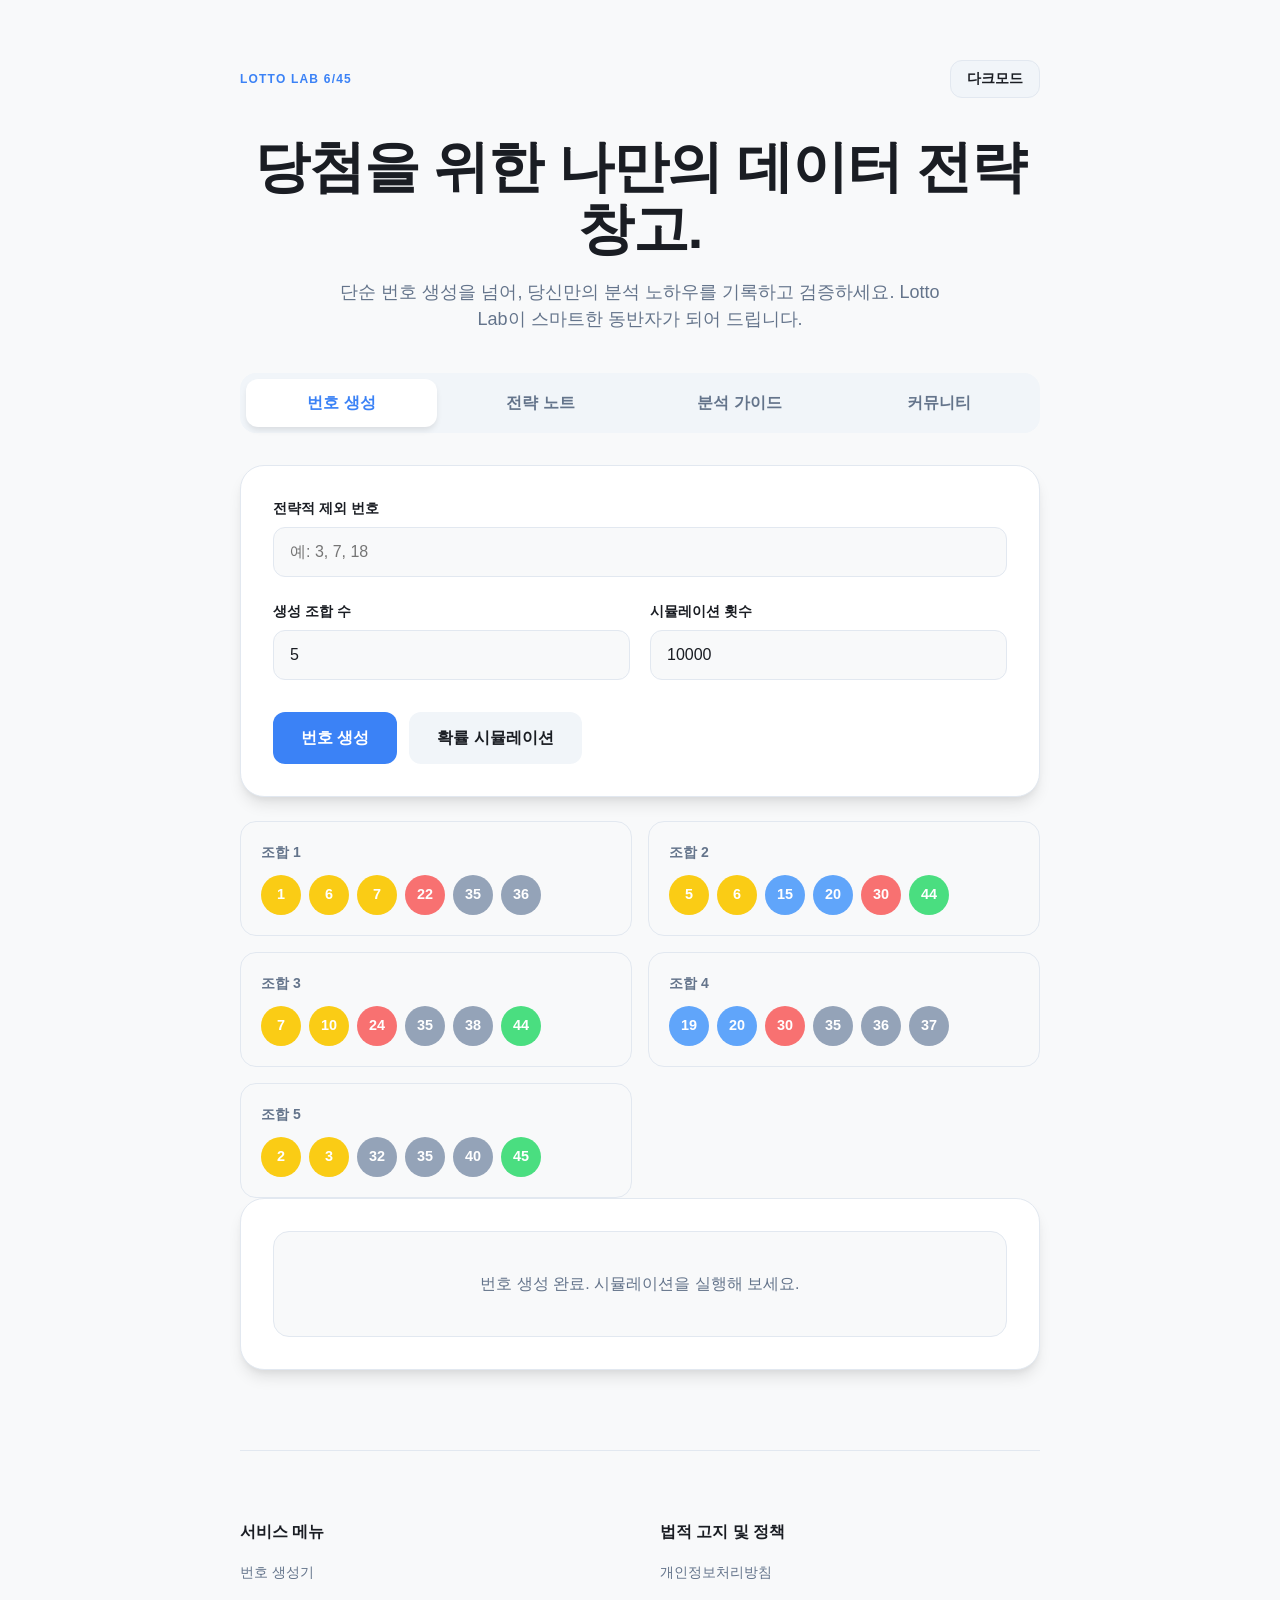
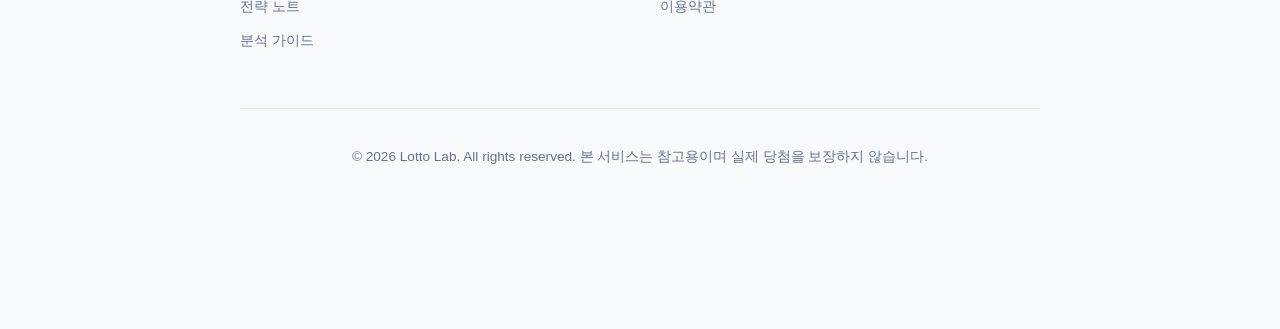
==== index.html @ cd0878b4 "Further optimize for AdSense: Add Strategy Note, Footer navigation, and Modal policies" ====
<!doctype html>
<html lang="ko">
<head>
  <meta charset="UTF-8" />
  <meta name="viewport" content="width=device-width, initial-scale=1.0" />
  <title>로또 랩(Lotto Lab) - 스마트한 번호 생성 및 나만의 당첨 전략</title>
  <meta name="description" content="데이터 기반 로또 번호 생성기, 확률 시뮬레이션 및 나만의 당첨 전략 노트를 통해 스마트하게 로또를 관리하세요.">
  <meta name="google-adsense-account" content="ca-pub-9502335106176584">
  <script async src="https://pagead2.googlesyndication.com/pagead/js/adsbygoogle.js?client=ca-pub-9502335106176584"
     crossorigin="anonymous"></script>
  <link rel="stylesheet" href="style.css">
</head>
<body>
  <main class="app-shell">
    <header class="hero">
      <div class="hero-topbar">
        <p class="eyebrow">LOTTO LAB 6/45</p>
        <button id="themeToggle" class="theme-toggle" type="button" aria-label="테마 전환">다크모드</button>
      </div>
      <h1>당첨을 위한 나만의 데이터 전략 창고.</h1>
      <p class="hero-copy">
        단순 번호 생성을 넘어, 당신만의 분석 노하우를 기록하고 검증하세요. Lotto Lab이 스마트한 동반자가 되어 드립니다.
      </p>
    </header>

    <!-- Navigation -->
    <nav class="tab-nav">
      <button class="tab-button active" data-tab="generator">번호 생성</button>
      <button class="tab-button" data-tab="strategy">전략 노트</button>
      <button class="tab-button" data-tab="guide">분석 가이드</button>
      <button class="tab-button" data-tab="comments">커뮤니티</button>
    </nav>

    <!-- Tab Content: Generator -->
    <div id="generator" class="tab-content active">
      <section class="panel controls">
        <div class="control-group">
          <label for="excludedNumbers">전략적 제외 번호</label>
          <input id="excludedNumbers" type="text" inputmode="numeric" placeholder="예: 3, 7, 18" />
        </div>
        <div class="control-row">
          <div class="control-group">
            <label for="ticketCount">생성 조합 수</label>
            <input id="ticketCount" type="number" min="1" max="10" value="5" />
          </div>
          <div class="control-group">
            <label for="simulationCount">시뮬레이션 횟수</label>
            <input id="simulationCount" type="number" min="100" step="100" value="10000" />
          </div>
        </div>
        <div class="button-row">
          <button id="generateButton" class="primary" type="button">번호 생성</button>
          <button id="simulateButton" class="secondary" type="button">확률 시뮬레이션</button>
        </div>
      </section>

      <div id="tickets" class="ticket-grid"></div>

      <section class="panel">
        <div id="simulationResult" class="simulation-card empty">
          시뮬레이션 결과가 이곳에 표시됩니다.
        </div>
      </section>
    </div>

    <!-- Tab Content: Strategy Note (Unique Content Creation) -->
    <div id="strategy" class="tab-content">
      <section class="panel">
        <div class="section-head">
          <h2>나만의 당첨 전략 노트</h2>
          <p class="subtle">오늘의 분석 내용이나 기억하고 싶은 번호 조합을 기록해 두세요. (브라우저에 자동 저장됩니다)</p>
        </div>
        <div class="control-group">
          <textarea id="strategyNote" rows="12" placeholder="예: 이번 주는 10번대 번호가 강세일 것으로 예상함. 제외 번호 5, 12번 적용 시뮬레이션 결과 4등 당첨 확률 상승 확인."></textarea>
        </div>
        <div class="button-row">
          <button id="saveNoteButton" class="primary">노트 저장하기</button>
          <span id="saveStatus" class="subtle" style="margin-left: 10px; display: none;">저장되었습니다!</span>
        </div>
      </section>
    </div>

    <!-- Tab Content: Guide -->
    <div id="guide" class="tab-content">
      <article class="panel text-content">
        <h2>로또 통계 분석의 기초</h2>
        <p>무작위 추첨이지만, 장기적인 데이터 패턴을 이해하면 더 나은 선택을 할 수 있습니다.</p>
        <h3>장기 미출현 번호 추적</h3>
        <p>최근 10주간 한 번도 나오지 않은 번호들이 다음 추첨에 포함될 확률은 통계적으로 유의미한 패턴을 보입니다.</p>
        <h3>번호대별 분포도</h3>
        <p>1번부터 45번까지 각 10단위 번호대(1-10, 11-20...)에서 골고루 번호가 섞여 나오는 비율이 가장 높습니다.</p>
      </article>
    </div>

    <!-- Tab Content: Community -->
    <div id="comments" class="tab-content">
      <section class="panel">
        <div class="section-head">
          <h2>사용자 커뮤니티</h2>
          <p class="subtle">자유로운 소통과 정보 공유를 위한 공간입니다.</p>
        </div>
        <div id="disqus_thread"></div>
        <script>
            var disqus_config = function () {
                this.page.url = window.location.href;
                this.page.identifier = window.location.pathname;
            };
            (function() {
            var d = document, s = d.createElement('script');
            s.src = 'https://yeon-2.disqus.com/embed.js';
            s.setAttribute('data-timestamp', +new Date());
            (d.head || d.body).appendChild(s);
            })();
        </script>
      </section>
    </div>

    <!-- Footer for Better Navigation -->
    <footer class="app-footer">
      <div class="footer-grid">
        <div class="footer-section">
          <h4>서비스 메뉴</h4>
          <ul>
            <li><a href="#" class="footer-link" data-tab="generator">번호 생성기</a></li>
            <li><a href="#" class="footer-link" data-tab="strategy">전략 노트</a></li>
            <li><a href="#" class="footer-link" data-tab="guide">분석 가이드</a></li>
          </ul>
        </div>
        <div class="footer-section">
          <h4>법적 고지 및 정책</h4>
          <ul>
            <li><a href="#" id="openPrivacy">개인정보처리방침</a></li>
            <li><a href="#" id="openTerms">이용약관</a></li>
          </ul>
        </div>
      </div>
      <div class="footer-bottom">
        <p>&copy; 2026 Lotto Lab. All rights reserved. 본 서비스는 참고용이며 실제 당첨을 보장하지 않습니다.</p>
      </div>
    </footer>
  </main>

  <!-- Modal for Policies -->
  <div id="policyModal" class="modal">
    <div class="modal-content panel">
      <span class="close-modal">&times;</span>
      <div id="modalBody" class="text-content"></div>
    </div>
  </div>

  <script defer type="text/javascript" src="/main.js"></script>
</body>
</html>
---- style.css ----
:root {
  --bg: #f8f9fa;
  --panel: #ffffff;
  --panel-solid: #ffffff;
  --text: #1a1d23;
  --muted: #64748b;
  --line: #e2e8f0;
  --accent: #3b82f6;
  --accent-strong: #2563eb;
  --shadow: 0 10px 15px -3px rgba(0, 0, 0, 0.1), 0 4px 6px -2px rgba(0, 0, 0, 0.05);
  --button-ghost: #f1f5f9;
}

:root[data-theme='dark'] {
  --bg: #0f172a;
  --panel: #1e293b;
  --panel-solid: #1e293b;
  --text: #f8fafc;
  --muted: #94a3b8;
  --line: #334155;
  --accent: #60a5fa;
  --accent-strong: #3b82f6;
  --shadow: 0 20px 25px -5px rgba(0, 0, 0, 0.3), 0 10px 10px -5px rgba(0, 0, 0, 0.04);
  --button-ghost: #334155;
}

* {
  box-sizing: border-box;
}

body {
  margin: 0;
  min-height: 100vh;
  font-family: -apple-system, BlinkMacSystemFont, "Segoe UI", Roboto, Helvetica, Arial, sans-serif;
  color: var(--text);
  background-color: var(--bg);
  transition: background-color 0.3s ease, color 0.3s ease;
  line-height: 1.5;
}

.app-shell {
  width: min(800px, calc(100% - 40px));
  margin: 0 auto;
  padding: 60px 0 100px;
}

.hero {
  text-align: center;
  margin-bottom: 40px;
}

.hero-topbar {
  display: flex;
  align-items: center;
  justify-content: space-between;
  margin-bottom: 32px;
}

.eyebrow {
  margin: 0;
  letter-spacing: 0.1em;
  font-size: 0.75rem;
  font-weight: 800;
  text-transform: uppercase;
  color: var(--accent);
}

.theme-toggle {
  font-size: 0.85rem;
  padding: 8px 16px;
  background: var(--button-ghost);
  border: 1px solid var(--line);
  color: var(--text);
}

h1 {
  font-size: clamp(2rem, 5vw, 3.5rem);
  font-weight: 800;
  letter-spacing: -0.02em;
  line-height: 1.1;
  margin-bottom: 20px;
}

.hero-copy {
  font-size: 1.125rem;
  color: var(--muted);
  max-width: 600px;
  margin: 0 auto;
}

/* Tab Navigation */
.tab-nav {
  display: flex;
  gap: 8px;
  margin-bottom: 32px;
  padding: 6px;
  background: var(--button-ghost);
  border-radius: 16px;
}

.tab-button {
  flex: 1;
  padding: 12px;
  border: none;
  border-radius: 12px;
  background: transparent;
  color: var(--muted);
  font-weight: 600;
  cursor: pointer;
  transition: all 0.2s ease;
}

.tab-button.active {
  background: var(--panel);
  color: var(--accent);
  box-shadow: 0 4px 6px -1px rgba(0, 0, 0, 0.1);
}

.tab-content {
  display: none;
}

.tab-content.active {
  display: block;
  animation: fadeIn 0.4s ease;
}

#disqus_thread {
  min-height: 400px;
  color: var(--text);
}

/* Text Content Styles */
.text-content {
  line-height: 1.8;
  color: var(--text);
}

.text-content h2 {
  margin-top: 0;
  color: var(--accent);
}

.text-content h3 {
  margin-top: 32px;
  margin-bottom: 12px;
  font-size: 1.25rem;
  color: var(--text);
}

.text-content p {
  margin-bottom: 20px;
  color: var(--muted);
}

/* Footer */
.app-footer {
  margin-top: 80px;
  padding: 48px 0;
  border-top: 1px solid var(--line);
  color: var(--muted);
}

.footer-grid {
  display: grid;
  grid-template-columns: repeat(auto-fit, minmax(200px, 1fr));
  gap: 40px;
  margin-bottom: 40px;
}

.footer-section h4 {
  color: var(--text);
  margin-bottom: 16px;
  font-size: 1rem;
}

.footer-section ul {
  list-style: none;
  padding: 0;
}

.footer-section li {
  margin-bottom: 10px;
}

.footer-section a {
  color: var(--muted);
  text-decoration: none;
  font-size: 0.9rem;
  transition: color 0.2s;
}

.footer-section a:hover {
  color: var(--accent);
}

.footer-bottom {
  text-align: center;
  font-size: 0.85rem;
  border-top: 1px solid var(--line);
  padding-top: 24px;
}

/* Modal */
.modal {
  display: none;
  position: fixed;
  z-index: 1000;
  left: 0;
  top: 0;
  width: 100%;
  height: 100%;
  background-color: rgba(0,0,0,0.5);
  backdrop-filter: blur(4px);
}

.modal-content {
  position: relative;
  top: 50%;
  left: 50%;
  transform: translate(-50%, -50%);
  width: min(600px, 90%);
  max-height: 80vh;
  overflow-y: auto;
}

.close-modal {
  position: absolute;
  right: 24px;
  top: 16px;
  font-size: 28px;
  font-weight: bold;
  cursor: pointer;
  color: var(--muted);
}

@keyframes fadeIn {
  from { opacity: 0; transform: translateY(10px); }
  to { opacity: 1; transform: translateY(0); }
}

/* Panels */
.panel {
  margin-bottom: 24px;
  padding: 32px;
  border-radius: 24px;
  background: var(--panel);
  border: 1px solid var(--line);
  box-shadow: var(--shadow);
}

.section-head {
  margin-bottom: 24px;
}

h2 {
  font-size: 1.5rem;
  font-weight: 700;
  margin-bottom: 8px;
}

.controls {
  display: grid;
  gap: 24px;
}

.control-row {
  display: flex;
  gap: 20px;
  flex-wrap: wrap;
}

.control-group {
  flex: 1;
  min-width: 200px;
}

label {
  display: block;
  margin-bottom: 8px;
  font-size: 0.875rem;
  font-weight: 600;
}

input, textarea {
  width: 100%;
  padding: 12px 16px;
  border: 1px solid var(--line);
  border-radius: 12px;
  font: inherit;
  color: inherit;
  background: var(--bg);
  transition: border-color 0.2s ease;
}

input:focus, textarea:focus {
  outline: none;
  border-color: var(--accent);
}

.button-row {
  display: flex;
  gap: 12px;
  margin-top: 8px;
}

button {
  padding: 14px 28px;
  border-radius: 12px;
  font: inherit;
  font-weight: 600;
  cursor: pointer;
  border: none;
  transition: all 0.2s ease;
}

.primary {
  background: var(--accent);
  color: white;
}

.primary:hover {
  background: var(--accent-strong);
  transform: translateY(-1px);
}

.secondary {
  background: var(--button-ghost);
  color: var(--text);
}

.hint, .subtle {
  font-size: 0.875rem;
  color: var(--muted);
  margin-top: 6px;
}

/* Tickets */
.ticket-grid {
  display: grid;
  grid-template-columns: repeat(auto-fit, minmax(300px, 1fr));
  gap: 16px;
}

.ticket-card {
  padding: 20px;
  border: 1px solid var(--line);
  border-radius: 16px;
  background: var(--bg);
}

.ticket-title {
  font-weight: 700;
  margin-bottom: 12px;
  font-size: 0.875rem;
  color: var(--muted);
}

.ball-row {
  display: flex;
  gap: 8px;
  flex-wrap: wrap;
}

.ball {
  width: 40px;
  height: 40px;
  display: flex;
  align-items: center;
  justify-content: center;
  border-radius: 50%;
  color: white;
  font-weight: 700;
  font-size: 0.9rem;
}

.band-0 { background: #facc15; }
.band-1 { background: #60a5fa; }
.band-2 { background: #f87171; }
.band-3 { background: #94a3b8; }
.band-4 { background: #4ade80; }

/* Simulation */
.simulation-card {
  padding: 24px;
  border-radius: 16px;
  background: var(--bg);
  border: 1px solid var(--line);
}

.result-head {
  font-size: 1.25rem;
  font-weight: 800;
  color: var(--accent);
  margin-bottom: 16px;
}

.simulation-card p {
  margin-bottom: 8px;
}

.empty {
  text-align: center;
  color: var(--muted);
  padding: 40px;
}

.error {
  background: #fef2f2;
  border-color: #fee2e2;
  color: #991b1b;
}

[data-theme='dark'] .error {
  background: #450a0a;
  border-color: #7f1d1d;
  color: #fecaca;
}

@media (max-width: 600px) {
  .app-shell { padding-top: 40px; }
  .panel { padding: 20px; }
  .control-row { flex-direction: column; }
  .button-row { flex-direction: column; }
  .tab-nav { padding: 4px; }
  .tab-button { padding: 10px 4px; font-size: 0.85rem; }
}
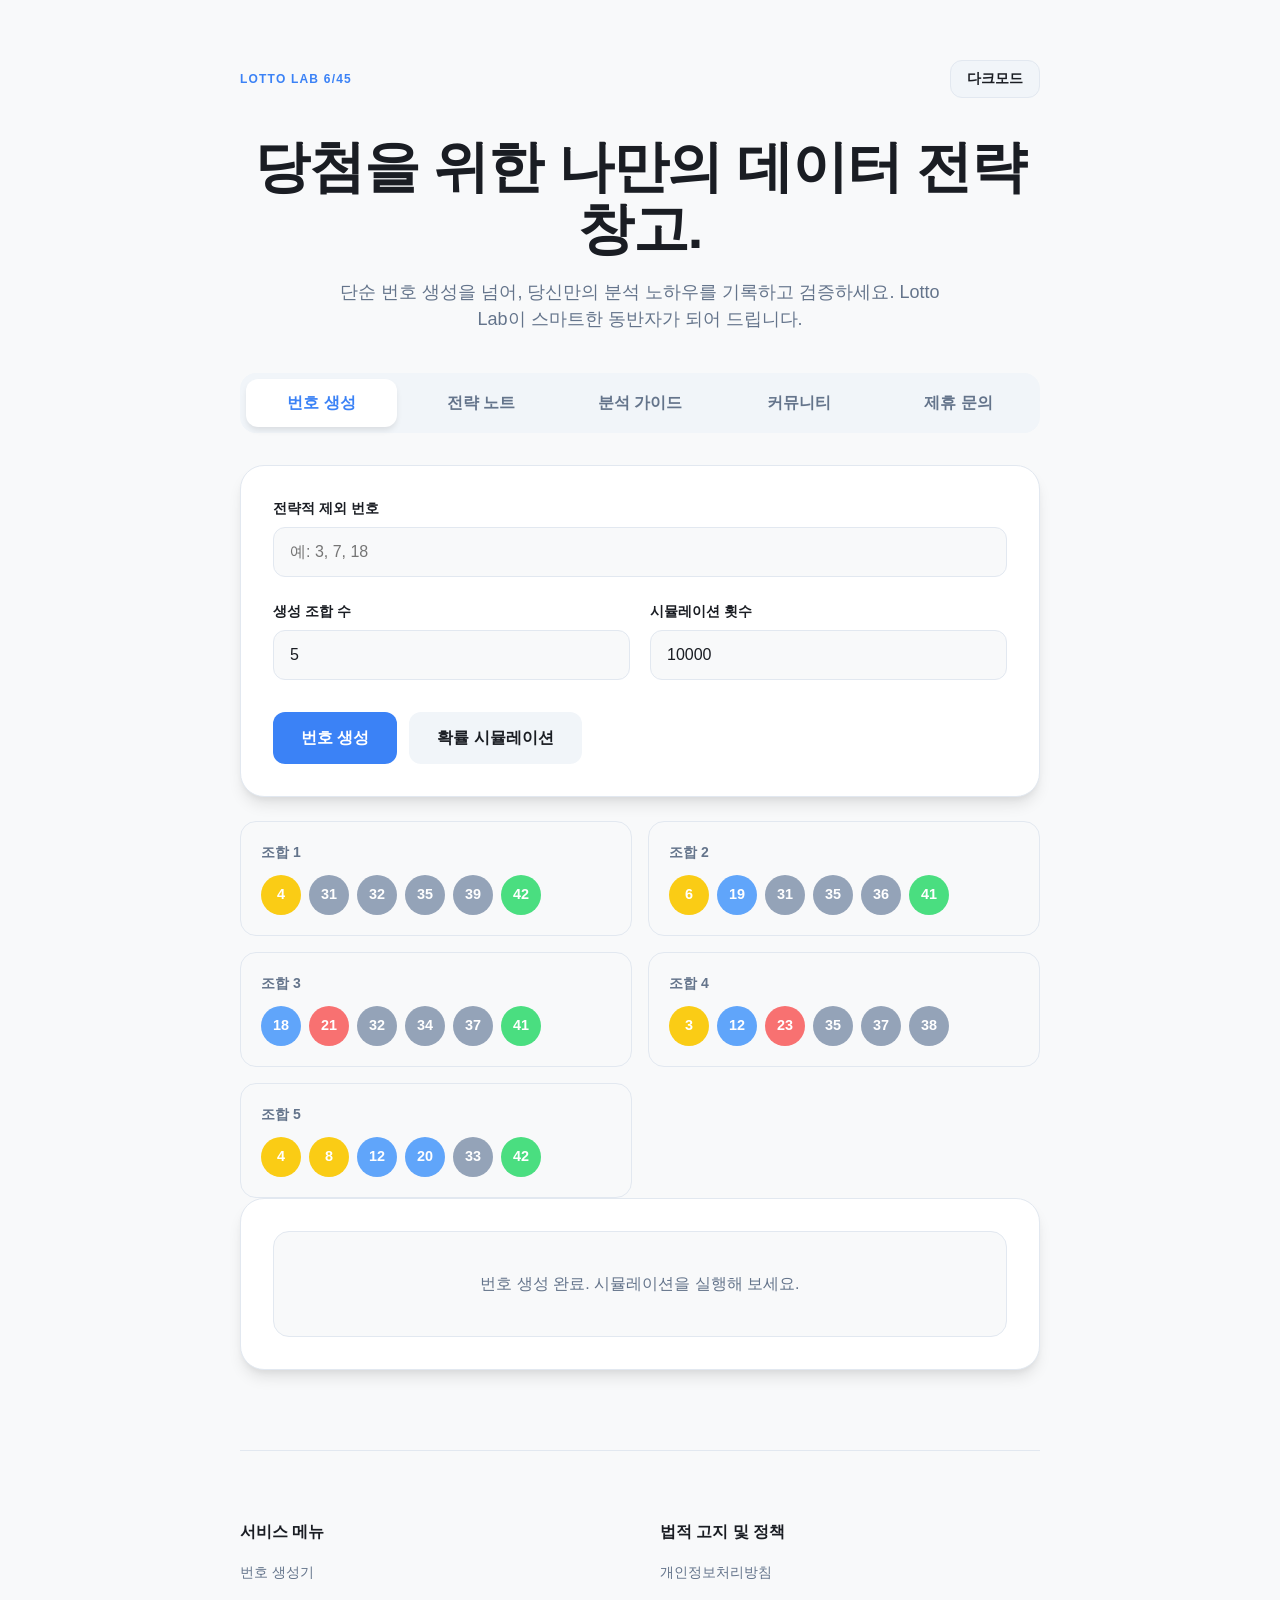
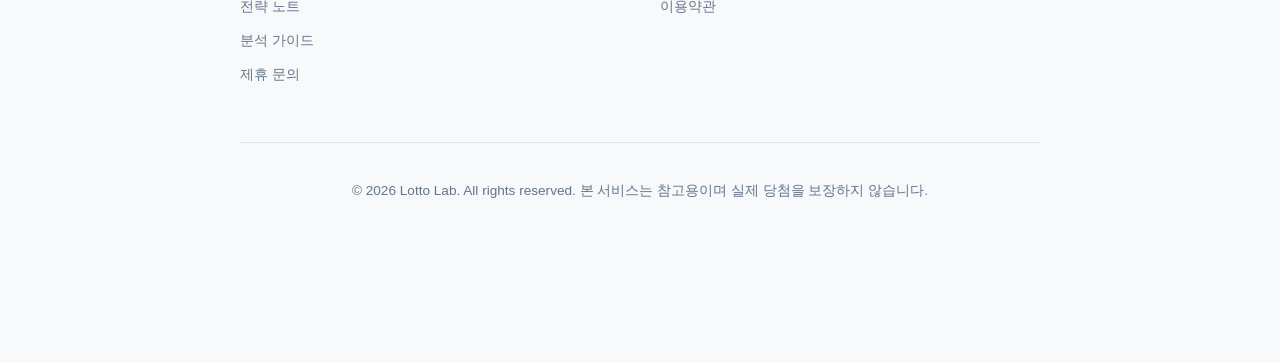
==== commit 53e6364a: "Restore Partnership Inquiry tab and form" ====
--- a/index.html
+++ b/index.html
@@ -29,6 +29,7 @@
       <button class="tab-button" data-tab="strategy">전략 노트</button>
       <button class="tab-button" data-tab="guide">분석 가이드</button>
       <button class="tab-button" data-tab="comments">커뮤니티</button>
+      <button class="tab-button" data-tab="inquiry">제휴 문의</button>
     </nav>
 
     <!-- Tab Content: Generator -->
@@ -115,6 +116,29 @@
       </section>
     </div>
 
+    <!-- Tab Content: Inquiry -->
+    <div id="inquiry" class="tab-content">
+      <section class="panel">
+        <div class="section-head">
+          <h2>제휴 및 서비스 문의</h2>
+          <p class="subtle">협업 제안 또는 서비스 개선 의견을 보내주세요.</p>
+        </div>
+        <form action="https://formspree.io/f/meeplbor" method="POST" class="contact-form">
+          <div class="control-group">
+            <label for="email">이메일 주소</label>
+            <input type="email" name="email" id="email" placeholder="example@email.com" required>
+          </div>
+          <div class="control-group">
+            <label for="message">문의 내용</label>
+            <textarea name="message" id="message" rows="8" placeholder="상세 내용을 입력해주세요." required></textarea>
+          </div>
+          <div class="button-row">
+            <button type="submit" class="primary">문의하기</button>
+          </div>
+        </form>
+      </section>
+    </div>
+
     <!-- Footer for Better Navigation -->
     <footer class="app-footer">
       <div class="footer-grid">
@@ -124,6 +148,7 @@
             <li><a href="#" class="footer-link" data-tab="generator">번호 생성기</a></li>
             <li><a href="#" class="footer-link" data-tab="strategy">전략 노트</a></li>
             <li><a href="#" class="footer-link" data-tab="guide">분석 가이드</a></li>
+            <li><a href="#" class="footer-link" data-tab="inquiry">제휴 문의</a></li>
           </ul>
         </div>
         <div class="footer-section">
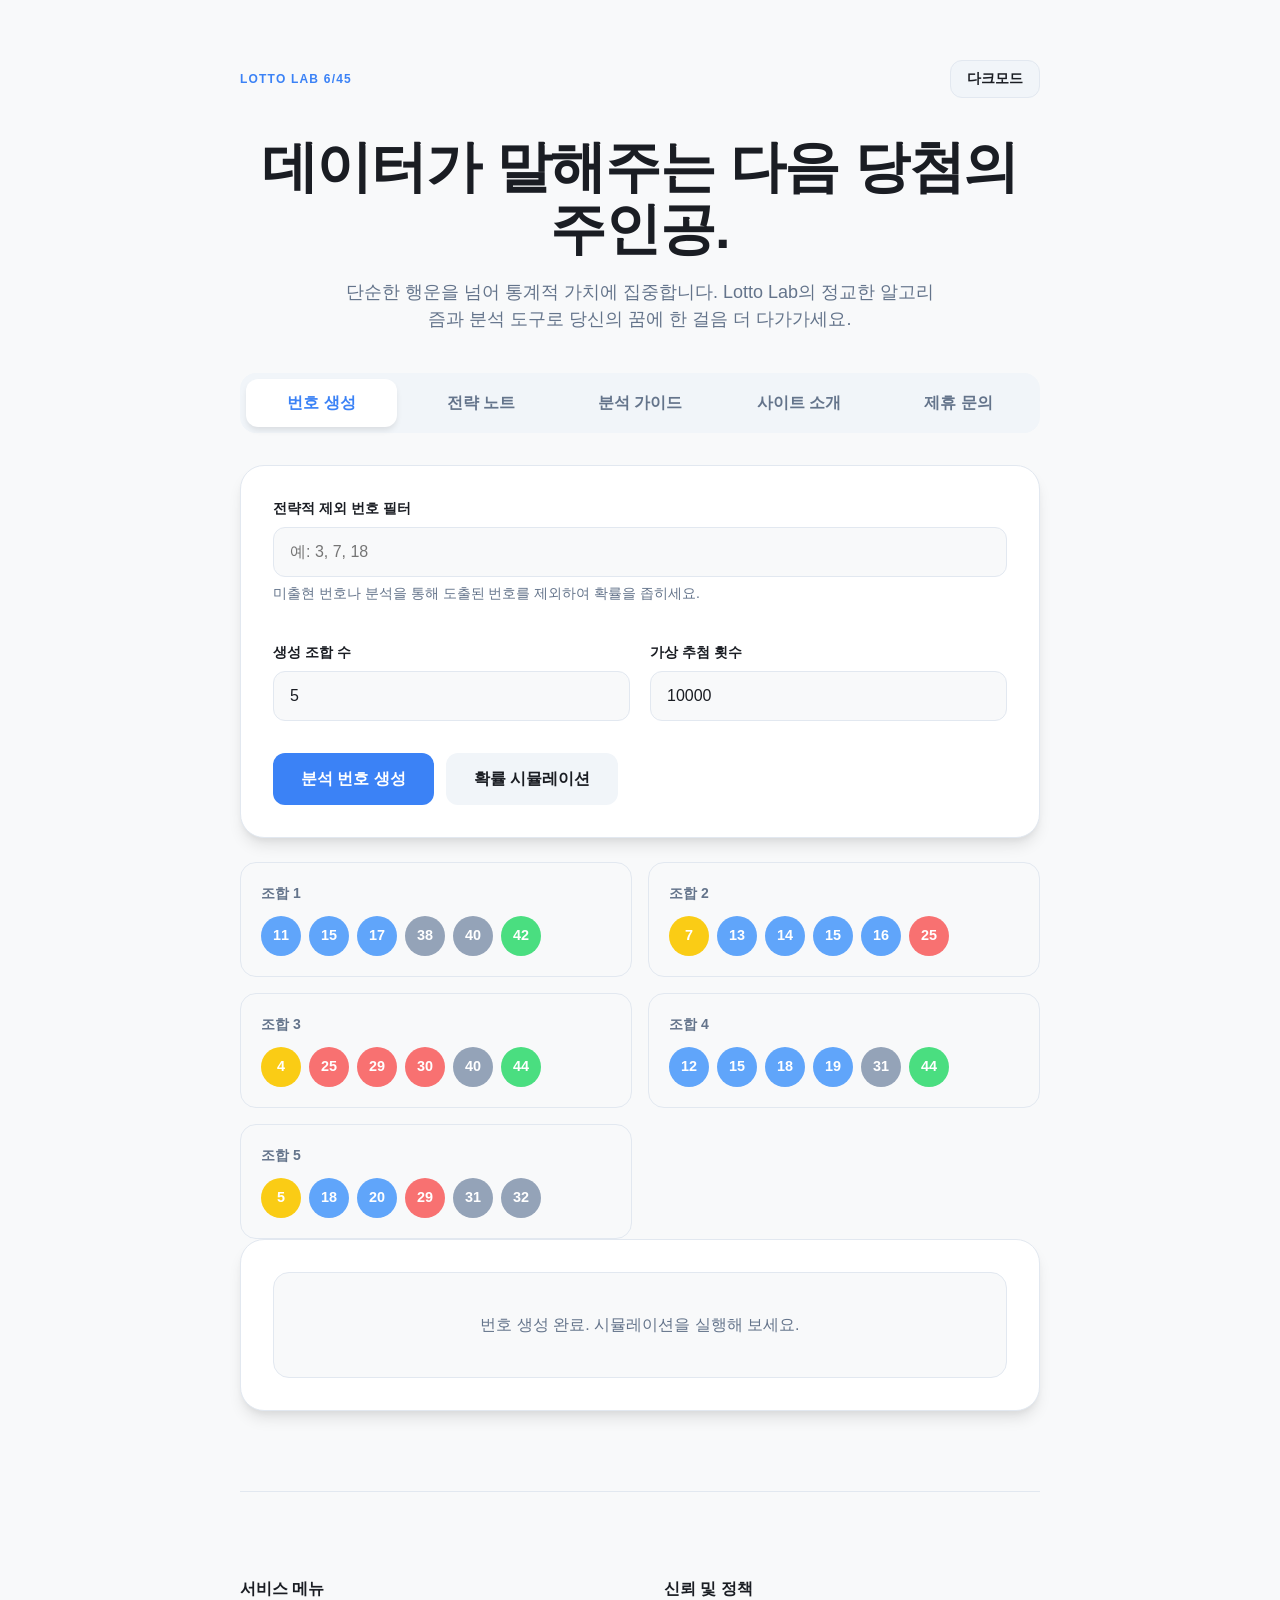
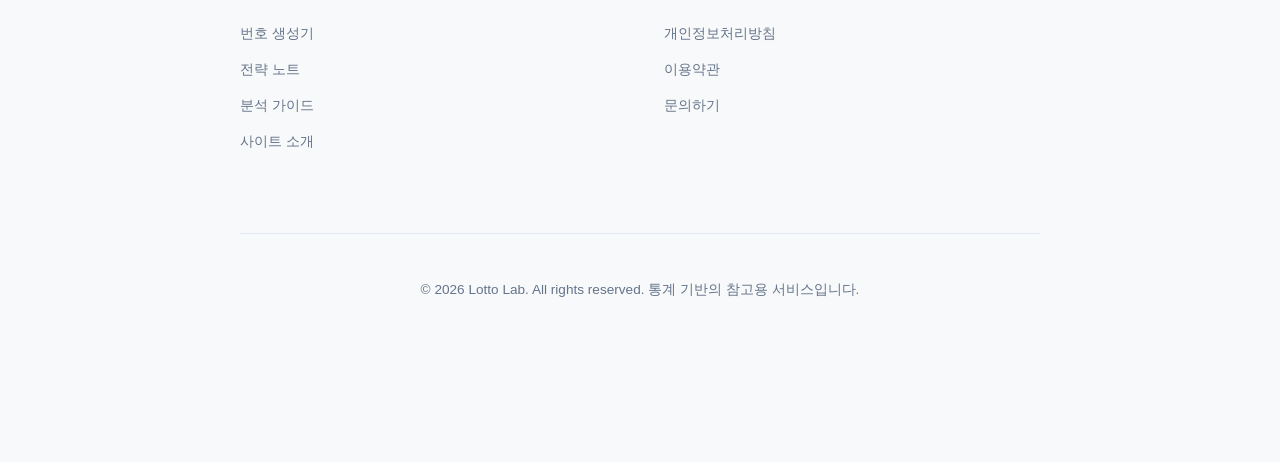
==== commit 2c4204a8: "Final AdSense optimization: Add About section, expand expert content, and refine UI for high trust" ====
--- a/index.html
+++ b/index.html
@@ -3,8 +3,8 @@
 <head>
   <meta charset="UTF-8" />
   <meta name="viewport" content="width=device-width, initial-scale=1.0" />
-  <title>로또 랩(Lotto Lab) - 스마트한 번호 생성 및 나만의 당첨 전략</title>
-  <meta name="description" content="데이터 기반 로또 번호 생성기, 확률 시뮬레이션 및 나만의 당첨 전략 노트를 통해 스마트하게 로또를 관리하세요.">
+  <title>로또 랩(Lotto Lab) - 데이터로 분석하는 스마트 로또 전략</title>
+  <meta name="description" content="Lotto Lab은 로또 6/45 데이터를 과학적으로 분석하여 나만의 당첨 전략을 수립할 수 있도록 돕는 전문 분석 플랫폼입니다.">
   <meta name="google-adsense-account" content="ca-pub-9502335106176584">
   <script async src="https://pagead2.googlesyndication.com/pagead/js/adsbygoogle.js?client=ca-pub-9502335106176584"
      crossorigin="anonymous"></script>
@@ -17,9 +17,9 @@
         <p class="eyebrow">LOTTO LAB 6/45</p>
         <button id="themeToggle" class="theme-toggle" type="button" aria-label="테마 전환">다크모드</button>
       </div>
-      <h1>당첨을 위한 나만의 데이터 전략 창고.</h1>
+      <h1>데이터가 말해주는 다음 당첨의 주인공.</h1>
       <p class="hero-copy">
-        단순 번호 생성을 넘어, 당신만의 분석 노하우를 기록하고 검증하세요. Lotto Lab이 스마트한 동반자가 되어 드립니다.
+        단순한 행운을 넘어 통계적 가치에 집중합니다. Lotto Lab의 정교한 알고리즘과 분석 도구로 당신의 꿈에 한 걸음 더 다가가세요.
       </p>
     </header>
 
@@ -28,7 +28,7 @@
       <button class="tab-button active" data-tab="generator">번호 생성</button>
       <button class="tab-button" data-tab="strategy">전략 노트</button>
       <button class="tab-button" data-tab="guide">분석 가이드</button>
-      <button class="tab-button" data-tab="comments">커뮤니티</button>
+      <button class="tab-button" data-tab="about">사이트 소개</button>
       <button class="tab-button" data-tab="inquiry">제휴 문의</button>
     </nav>
 
@@ -36,8 +36,9 @@
     <div id="generator" class="tab-content active">
       <section class="panel controls">
         <div class="control-group">
-          <label for="excludedNumbers">전략적 제외 번호</label>
+          <label for="excludedNumbers">전략적 제외 번호 필터</label>
           <input id="excludedNumbers" type="text" inputmode="numeric" placeholder="예: 3, 7, 18" />
+          <p class="hint">미출현 번호나 분석을 통해 도출된 번호를 제외하여 확률을 좁히세요.</p>
         </div>
         <div class="control-row">
           <div class="control-group">
@@ -45,12 +46,12 @@
             <input id="ticketCount" type="number" min="1" max="10" value="5" />
           </div>
           <div class="control-group">
-            <label for="simulationCount">시뮬레이션 횟수</label>
+            <label for="simulationCount">가상 추첨 횟수</label>
             <input id="simulationCount" type="number" min="100" step="100" value="10000" />
           </div>
         </div>
         <div class="button-row">
-          <button id="generateButton" class="primary" type="button">번호 생성</button>
+          <button id="generateButton" class="primary" type="button">분석 번호 생성</button>
           <button id="simulateButton" class="secondary" type="button">확률 시뮬레이션</button>
         </div>
       </section>
@@ -64,15 +65,15 @@
       </section>
     </div>
 
-    <!-- Tab Content: Strategy Note (Unique Content Creation) -->
+    <!-- Tab Content: Strategy Note -->
     <div id="strategy" class="tab-content">
       <section class="panel">
         <div class="section-head">
           <h2>나만의 당첨 전략 노트</h2>
-          <p class="subtle">오늘의 분석 내용이나 기억하고 싶은 번호 조합을 기록해 두세요. (브라우저에 자동 저장됩니다)</p>
+          <p class="subtle">분석 내용이나 기억하고 싶은 번호를 기록하세요. 브라우저에 안전하게 저장됩니다.</p>
         </div>
         <div class="control-group">
-          <textarea id="strategyNote" rows="12" placeholder="예: 이번 주는 10번대 번호가 강세일 것으로 예상함. 제외 번호 5, 12번 적용 시뮬레이션 결과 4등 당첨 확률 상승 확인."></textarea>
+          <textarea id="strategyNote" rows="12" placeholder="전략 기록하기..."></textarea>
         </div>
         <div class="button-row">
           <button id="saveNoteButton" class="primary">노트 저장하기</button>
@@ -81,26 +82,47 @@
       </section>
     </div>
 
-    <!-- Tab Content: Guide -->
+    <!-- Tab Content: Deep Guide (Enhanced Quality Content) -->
     <div id="guide" class="tab-content">
       <article class="panel text-content">
-        <h2>로또 통계 분석의 기초</h2>
-        <p>무작위 추첨이지만, 장기적인 데이터 패턴을 이해하면 더 나은 선택을 할 수 있습니다.</p>
-        <h3>장기 미출현 번호 추적</h3>
-        <p>최근 10주간 한 번도 나오지 않은 번호들이 다음 추첨에 포함될 확률은 통계적으로 유의미한 패턴을 보입니다.</p>
-        <h3>번호대별 분포도</h3>
-        <p>1번부터 45번까지 각 10단위 번호대(1-10, 11-20...)에서 골고루 번호가 섞여 나오는 비율이 가장 높습니다.</p>
+        <h2>로또 6/45: 과학적 분석으로 접근하는 당첨 전략</h2>
+        <p>많은 이들이 로또를 순수한 운의 영역으로 보지만, 통계학적 관점에서는 특정 패턴의 발생 빈도를 통해 '불가능에 가까운 조합'을 걸러낼 수 있습니다.</p>
+        
+        <h3>1. 출현 빈도 분석 (Hot & Cold Numbers)</h3>
+        <p>최근 10주 또는 20주 동안 자주 출현한 '뜨거운 번호'와 오랫동안 나오지 않은 '차가운 번호'의 조화가 중요합니다. 통계적으로 당첨 번호의 약 70%는 최근 10주 이내에 출현했던 번호에서 다시 나옵니다.</p>
+        
+        <h3>2. 번호대별 균형 (Sectional Balance)</h3>
+        <p>1~10, 11~20, 21~30, 31~40, 41~45의 5개 구간 중 1~2개 구간이 완전히 멸(Annulled)하는 경우는 흔하지만, 모든 구간이 멸하거나 한 구간에만 몰리는 경우는 극히 드뭅니다. Lotto Lab 생성기는 이러한 구간 멸 현상을 고려한 균형 잡힌 필터링을 지향합니다.</p>
+        
+        <h3>3. 연번과 궁합수</h3>
+        <p>23, 24와 같은 연속 번호(연번)는 약 50%의 확률로 당첨 조합에 포함됩니다. 또한 특정 번호가 나올 때 함께 자주 출현하는 '궁합수'를 분석하는 것도 고도의 전략 중 하나입니다.</p>
       </article>
     </div>
 
-    <!-- Tab Content: Community -->
-    <div id="comments" class="tab-content">
+    <!-- Tab Content: About Us (Differentiated Value & Trust) -->
+    <div id="about" class="tab-content">
+      <article class="panel text-content">
+        <h2>About Lotto Lab</h2>
+        <p>Lotto Lab은 단순한 번호 생성기를 넘어, 복권 데이터를 투명하게 시뮬레이션하고 사용자 스스로 분석 능력을 키울 수 있도록 돕는 <strong>데이터 민주화 프로젝트</strong>입니다.</p>
+        
+        <h3>우리의 가치</h3>
+        <ul>
+          <li><strong>객관성:</strong> 근거 없는 '명당' 정보가 아닌, 오직 통계 데이터에 기반한 정보만을 제공합니다.</li>
+          <li><strong>개인화:</strong> 사용자가 직접 제외 번호와 전략 노트를 관리하며 자신만의 독창적인 당첨 모델을 구축할 수 있게 합니다.</li>
+          <li><strong>책임감:</strong> 과도한 복권 몰입을 방지하기 위한 안내와 건전한 복권 문화를 지향합니다.</li>
+        </ul>
+        <p>Lotto Lab의 모든 도구는 사용자 커뮤니티의 피드백을 통해 지속적으로 진화하고 있습니다.</p>
+      </article>
+    </div>
+
+    <!-- Tab Content: Inquiry -->
+    <div id="inquiry" class="tab-content">
       <section class="panel">
         <div class="section-head">
-          <h2>사용자 커뮤니티</h2>
-          <p class="subtle">자유로운 소통과 정보 공유를 위한 공간입니다.</p>
+          <h2>커뮤니티 및 문의</h2>
+          <p class="subtle">자유로운 소통과 제휴 문의를 환영합니다.</p>
         </div>
-        <div id="disqus_thread"></div>
+        <div id="disqus_thread" style="margin-bottom: 30px;"></div>
         <script>
             var disqus_config = function () {
                 this.page.url = window.location.href;
@@ -113,33 +135,27 @@
             (d.head || d.body).appendChild(s);
             })();
         </script>
-      </section>
-    </div>
 
-    <!-- Tab Content: Inquiry -->
-    <div id="inquiry" class="tab-content">
-      <section class="panel">
-        <div class="section-head">
-          <h2>제휴 및 서비스 문의</h2>
-          <p class="subtle">협업 제안 또는 서비스 개선 의견을 보내주세요.</p>
-        </div>
+        <hr style="border: 0; border-top: 1px solid var(--line); margin: 40px 0;">
+
+        <h3>1:1 제휴 문의</h3>
         <form action="https://formspree.io/f/meeplbor" method="POST" class="contact-form">
           <div class="control-group">
             <label for="email">이메일 주소</label>
             <input type="email" name="email" id="email" placeholder="example@email.com" required>
           </div>
           <div class="control-group">
-            <label for="message">문의 내용</label>
-            <textarea name="message" id="message" rows="8" placeholder="상세 내용을 입력해주세요." required></textarea>
+            <label for="message">문의 상세 내용</label>
+            <textarea name="message" id="message" rows="5" placeholder="협업 제안 등을 입력해주세요." required></textarea>
           </div>
           <div class="button-row">
-            <button type="submit" class="primary">문의하기</button>
+            <button type="submit" class="primary">문의 보내기</button>
           </div>
         </form>
       </section>
     </div>
 
-    <!-- Footer for Better Navigation -->
+    <!-- Footer -->
     <footer class="app-footer">
       <div class="footer-grid">
         <div class="footer-section">
@@ -148,19 +164,20 @@
             <li><a href="#" class="footer-link" data-tab="generator">번호 생성기</a></li>
             <li><a href="#" class="footer-link" data-tab="strategy">전략 노트</a></li>
             <li><a href="#" class="footer-link" data-tab="guide">분석 가이드</a></li>
-            <li><a href="#" class="footer-link" data-tab="inquiry">제휴 문의</a></li>
+            <li><a href="#" class="footer-link" data-tab="about">사이트 소개</a></li>
           </ul>
         </div>
         <div class="footer-section">
-          <h4>법적 고지 및 정책</h4>
+          <h4>신뢰 및 정책</h4>
           <ul>
             <li><a href="#" id="openPrivacy">개인정보처리방침</a></li>
             <li><a href="#" id="openTerms">이용약관</a></li>
+            <li><a href="#" class="footer-link" data-tab="inquiry">문의하기</a></li>
           </ul>
         </div>
       </div>
       <div class="footer-bottom">
-        <p>&copy; 2026 Lotto Lab. All rights reserved. 본 서비스는 참고용이며 실제 당첨을 보장하지 않습니다.</p>
+        <p>&copy; 2026 Lotto Lab. All rights reserved. 통계 기반의 참고용 서비스입니다.</p>
       </div>
     </footer>
   </main>
--- a/style.css
+++ b/style.css
@@ -138,7 +138,9 @@
 
 .text-content h2 {
   margin-top: 0;
+  margin-bottom: 24px;
   color: var(--accent);
+  font-size: 1.75rem;
 }
 
 .text-content h3 {
@@ -146,32 +148,44 @@
   margin-bottom: 12px;
   font-size: 1.25rem;
   color: var(--text);
+  border-left: 4px solid var(--accent);
+  padding-left: 12px;
 }
 
 .text-content p {
   margin-bottom: 20px;
+  color: var(--muted);
+}
+
+.text-content ul {
+  padding-left: 20px;
+  margin-bottom: 24px;
+}
+
+.text-content li {
+  margin-bottom: 8px;
   color: var(--muted);
 }
 
 /* Footer */
 .app-footer {
   margin-top: 80px;
-  padding: 48px 0;
+  padding: 64px 0 48px;
   border-top: 1px solid var(--line);
-  color: var(--muted);
 }
 
 .footer-grid {
   display: grid;
-  grid-template-columns: repeat(auto-fit, minmax(200px, 1fr));
-  gap: 40px;
-  margin-bottom: 40px;
+  grid-template-columns: repeat(auto-fit, minmax(180px, 1fr));
+  gap: 48px;
+  margin-bottom: 64px;
 }
 
 .footer-section h4 {
   color: var(--text);
-  margin-bottom: 16px;
+  margin-bottom: 20px;
   font-size: 1rem;
+  font-weight: 700;
 }
 
 .footer-section ul {
@@ -180,7 +194,7 @@
 }
 
 .footer-section li {
-  margin-bottom: 10px;
+  margin-bottom: 12px;
 }
 
 .footer-section a {
@@ -197,8 +211,9 @@
 .footer-bottom {
   text-align: center;
   font-size: 0.85rem;
+  color: var(--muted);
   border-top: 1px solid var(--line);
-  padding-top: 24px;
+  padding-top: 32px;
 }
 
 /* Modal */
@@ -210,8 +225,8 @@
   top: 0;
   width: 100%;
   height: 100%;
-  background-color: rgba(0,0,0,0.5);
-  backdrop-filter: blur(4px);
+  background-color: rgba(15, 23, 42, 0.7);
+  backdrop-filter: blur(8px);
 }
 
 .modal-content {
@@ -219,19 +234,32 @@
   top: 50%;
   left: 50%;
   transform: translate(-50%, -50%);
-  width: min(600px, 90%);
-  max-height: 80vh;
+  width: min(700px, 92%);
+  max-height: 85vh;
   overflow-y: auto;
+  padding: 48px;
 }
 
 .close-modal {
   position: absolute;
   right: 24px;
-  top: 16px;
-  font-size: 28px;
-  font-weight: bold;
+  top: 24px;
+  font-size: 32px;
+  font-weight: 300;
   cursor: pointer;
   color: var(--muted);
+  width: 40px;
+  height: 40px;
+  display: flex;
+  align-items: center;
+  justify-content: center;
+  border-radius: 50%;
+  transition: background 0.2s;
+}
+
+.close-modal:hover {
+  background: var(--button-ghost);
+  color: var(--text);
 }
 
 @keyframes fadeIn {
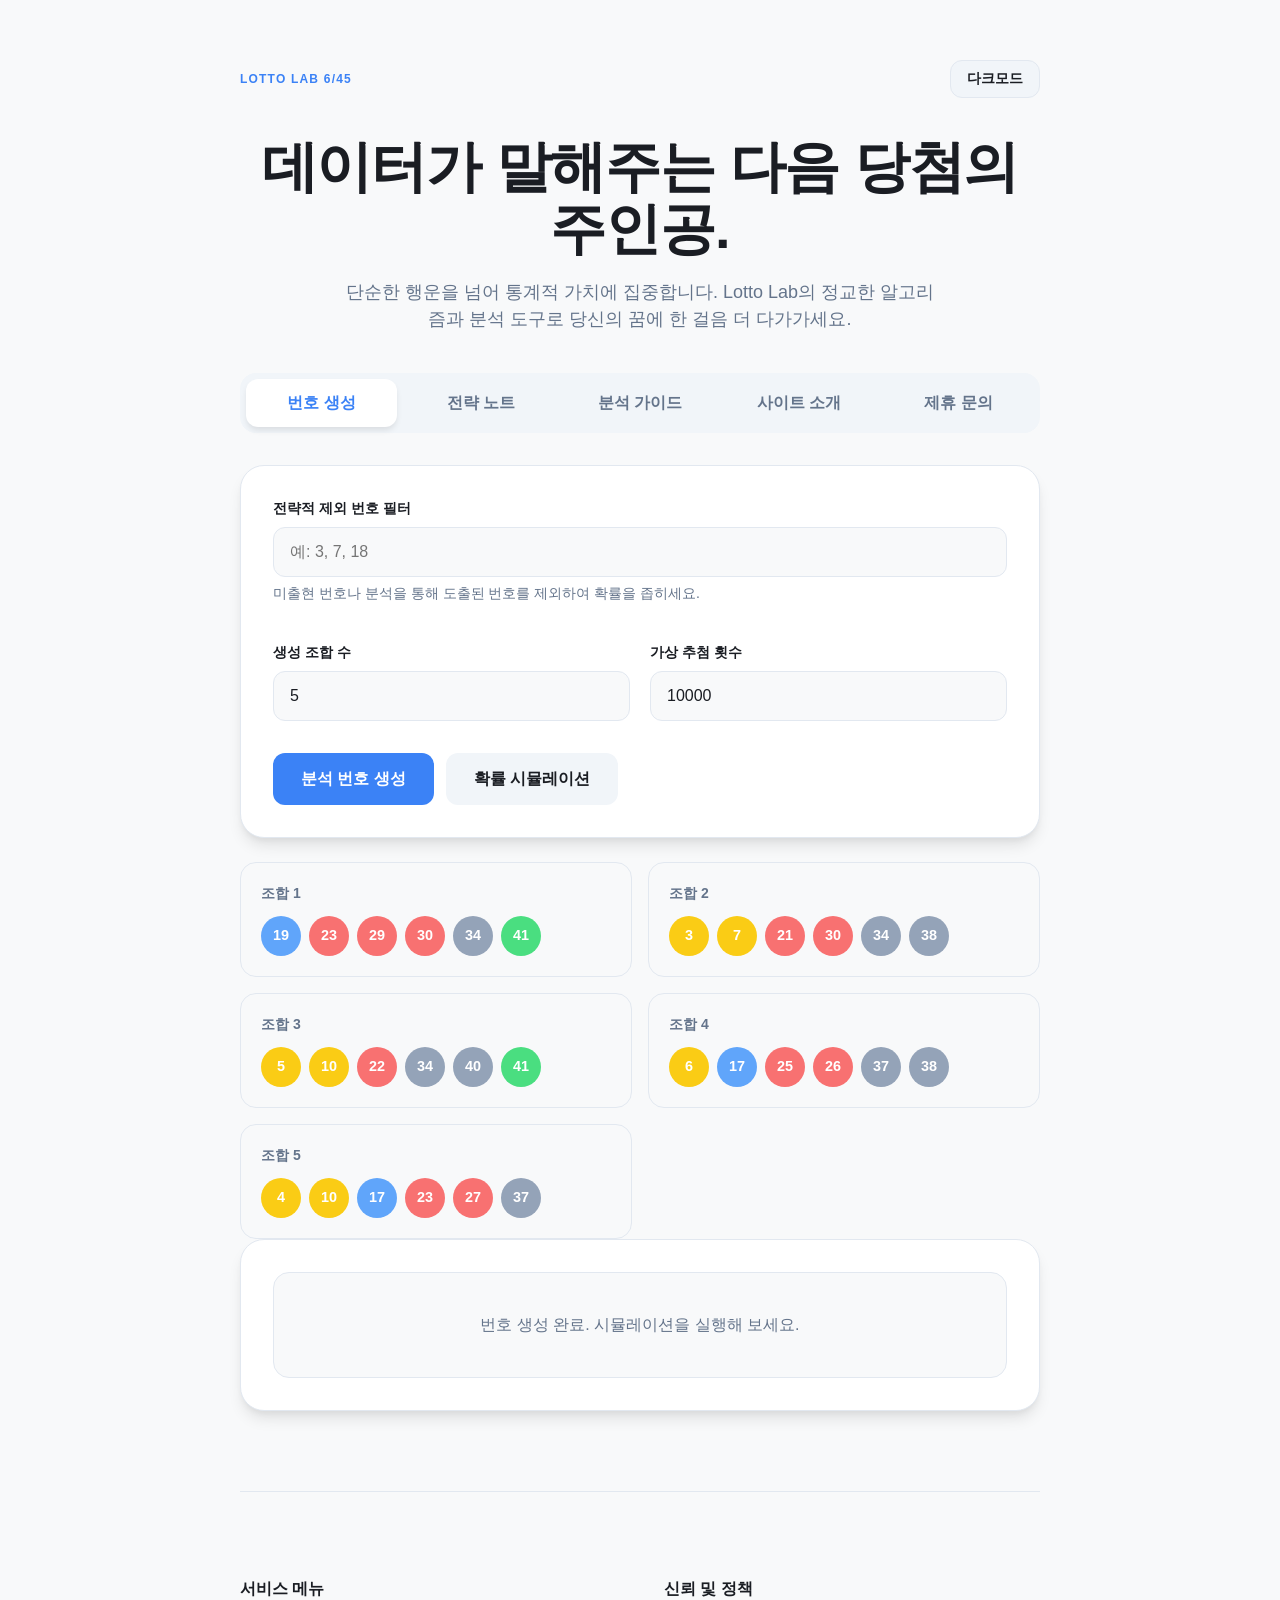
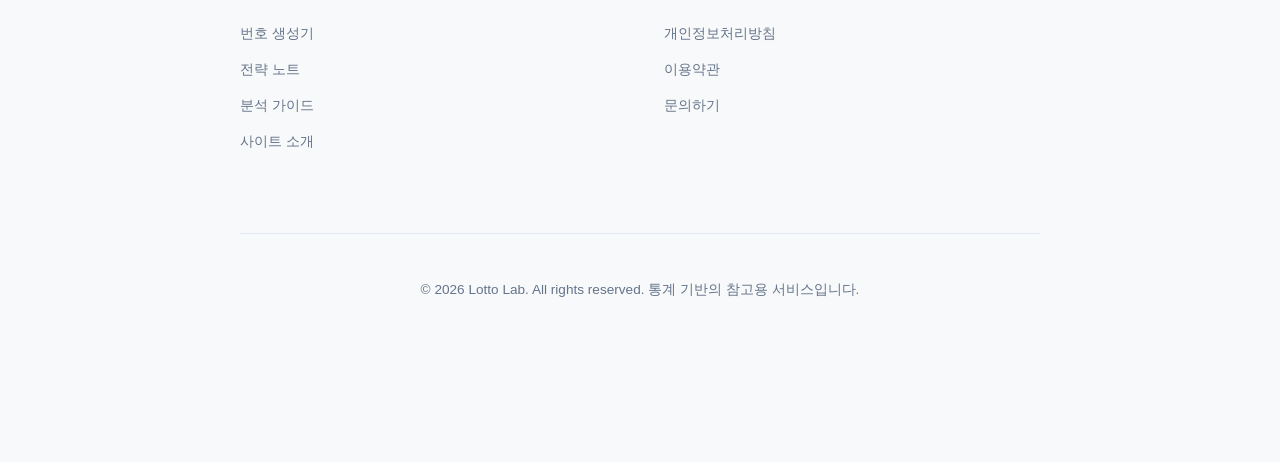
==== commit 0309b9ec: "Add Google Analytics tag (gtag.js)" ====
--- a/index.html
+++ b/index.html
@@ -6,6 +6,15 @@
   <title>로또 랩(Lotto Lab) - 데이터로 분석하는 스마트 로또 전략</title>
   <meta name="description" content="Lotto Lab은 로또 6/45 데이터를 과학적으로 분석하여 나만의 당첨 전략을 수립할 수 있도록 돕는 전문 분석 플랫폼입니다.">
   <meta name="google-adsense-account" content="ca-pub-9502335106176584">
+  <!-- Google tag (gtag.js) -->
+  <script async src="https://www.googletagmanager.com/gtag/js?id=G-PX9Y2G0KN0"></script>
+  <script>
+    window.dataLayer = window.dataLayer || [];
+    function gtag(){dataLayer.push(arguments);}
+    gtag('js', new Date());
+
+    gtag('config', 'G-PX9Y2G0KN0');
+  </script>
   <script async src="https://pagead2.googlesyndication.com/pagead/js/adsbygoogle.js?client=ca-pub-9502335106176584"
      crossorigin="anonymous"></script>
   <link rel="stylesheet" href="style.css">
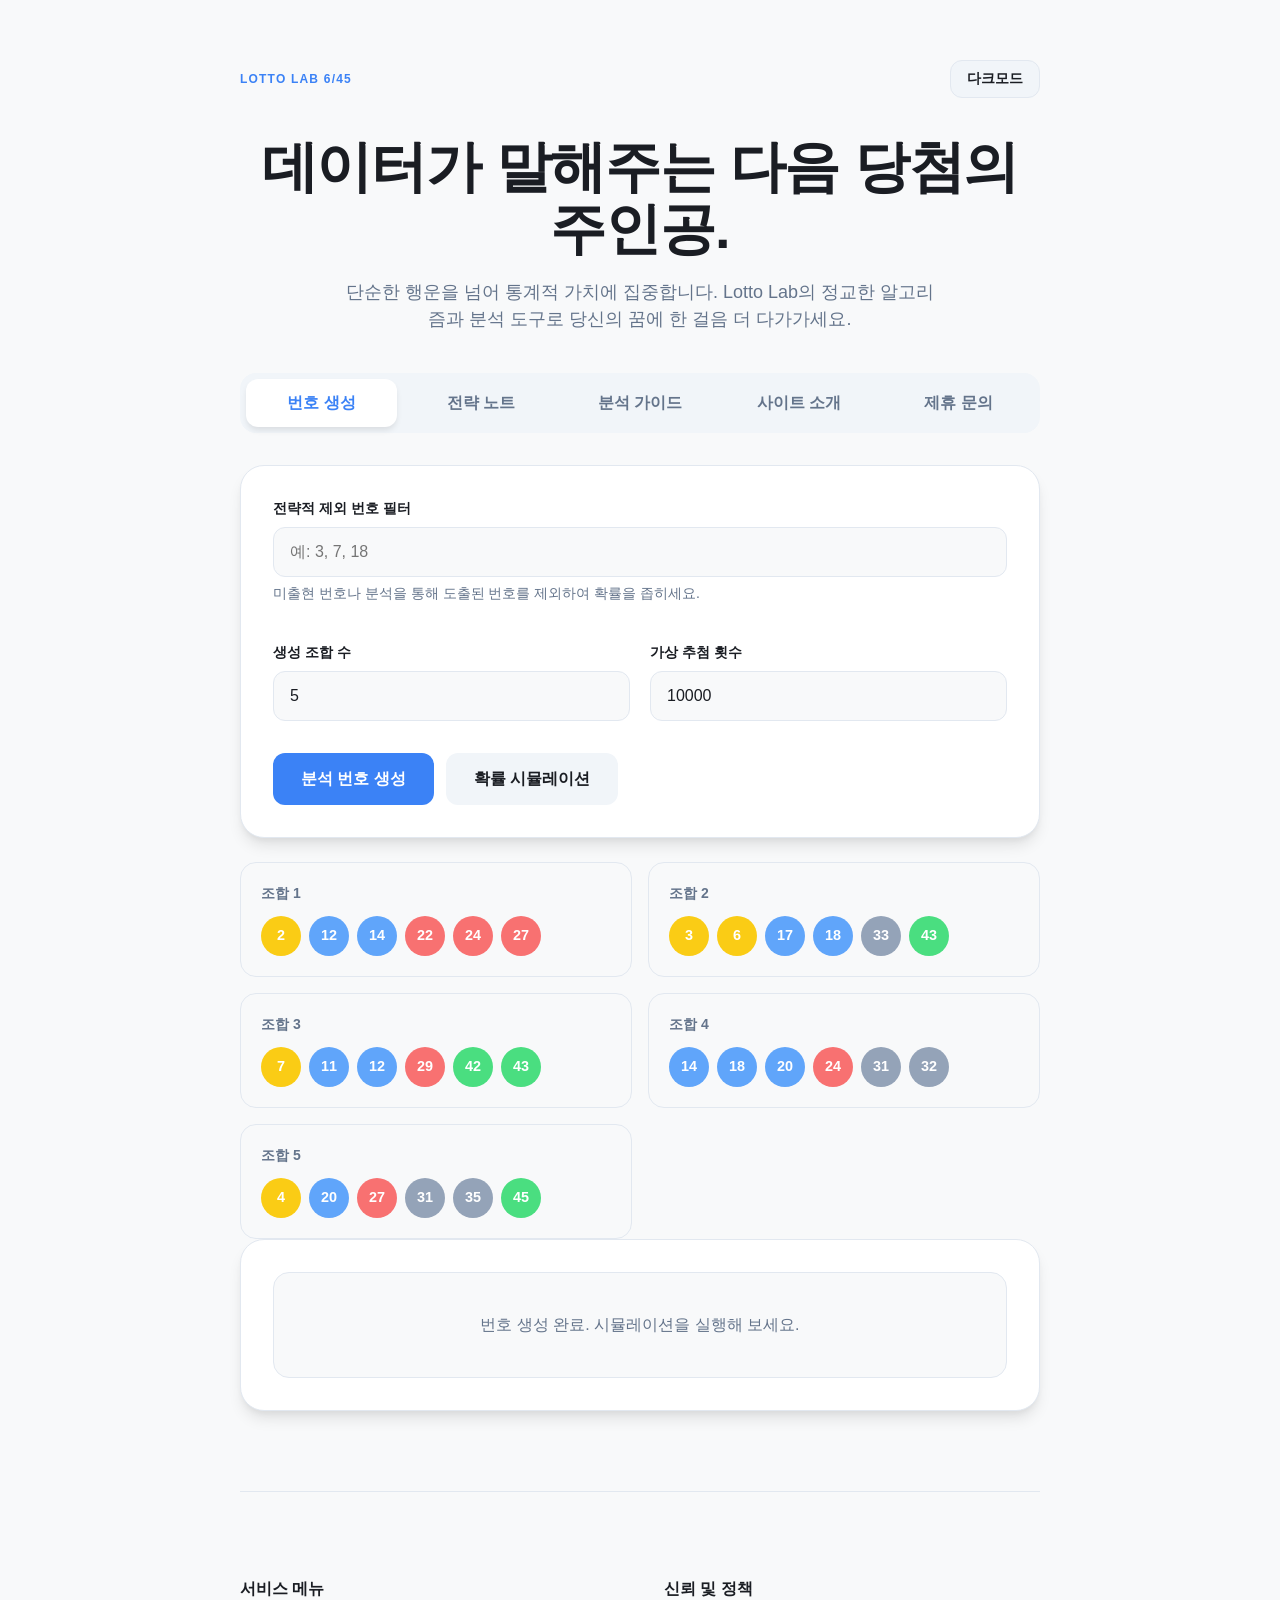
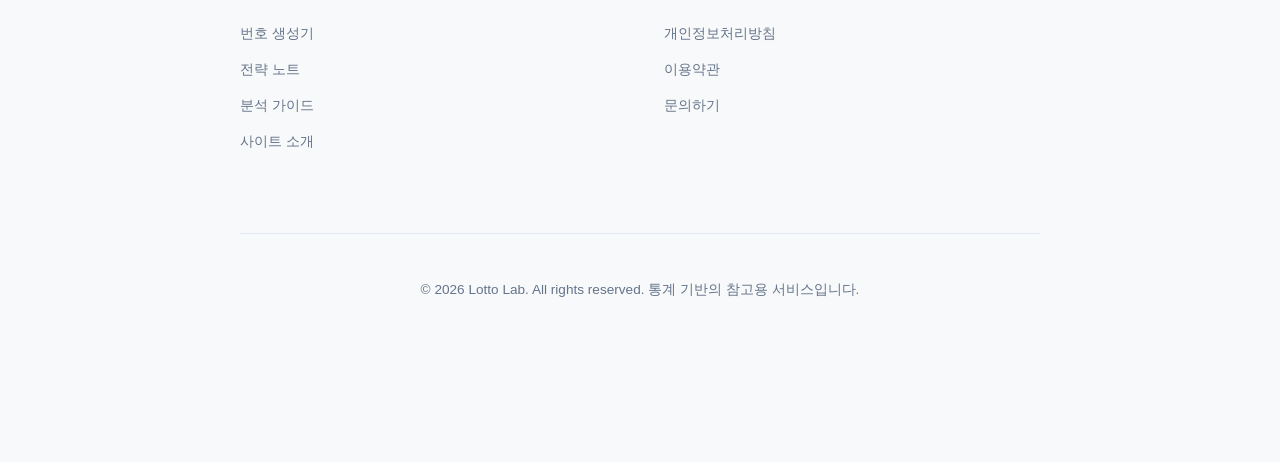
==== commit fca5821d: "Add MS Clarity tracking script" ====
--- a/index.html
+++ b/index.html
@@ -14,6 +14,13 @@
     gtag('js', new Date());
 
     gtag('config', 'G-PX9Y2G0KN0');
+  </script>
+  <script type="text/javascript">
+    (function(c,l,a,r,i,t,y){
+        c[a]=c[a]||function(){(c[a].q=c[a].q||[]).push(arguments)};
+        t=l.createElement(r);t.async=1;t.src="https://www.clarity.ms/tag/"+i;
+        y=l.getElementsByTagName(r)[0];y.parentNode.insertBefore(t,y);
+    })(window, document, "clarity", "script", "w5q93l9yw7");
   </script>
   <script async src="https://pagead2.googlesyndication.com/pagead/js/adsbygoogle.js?client=ca-pub-9502335106176584"
      crossorigin="anonymous"></script>
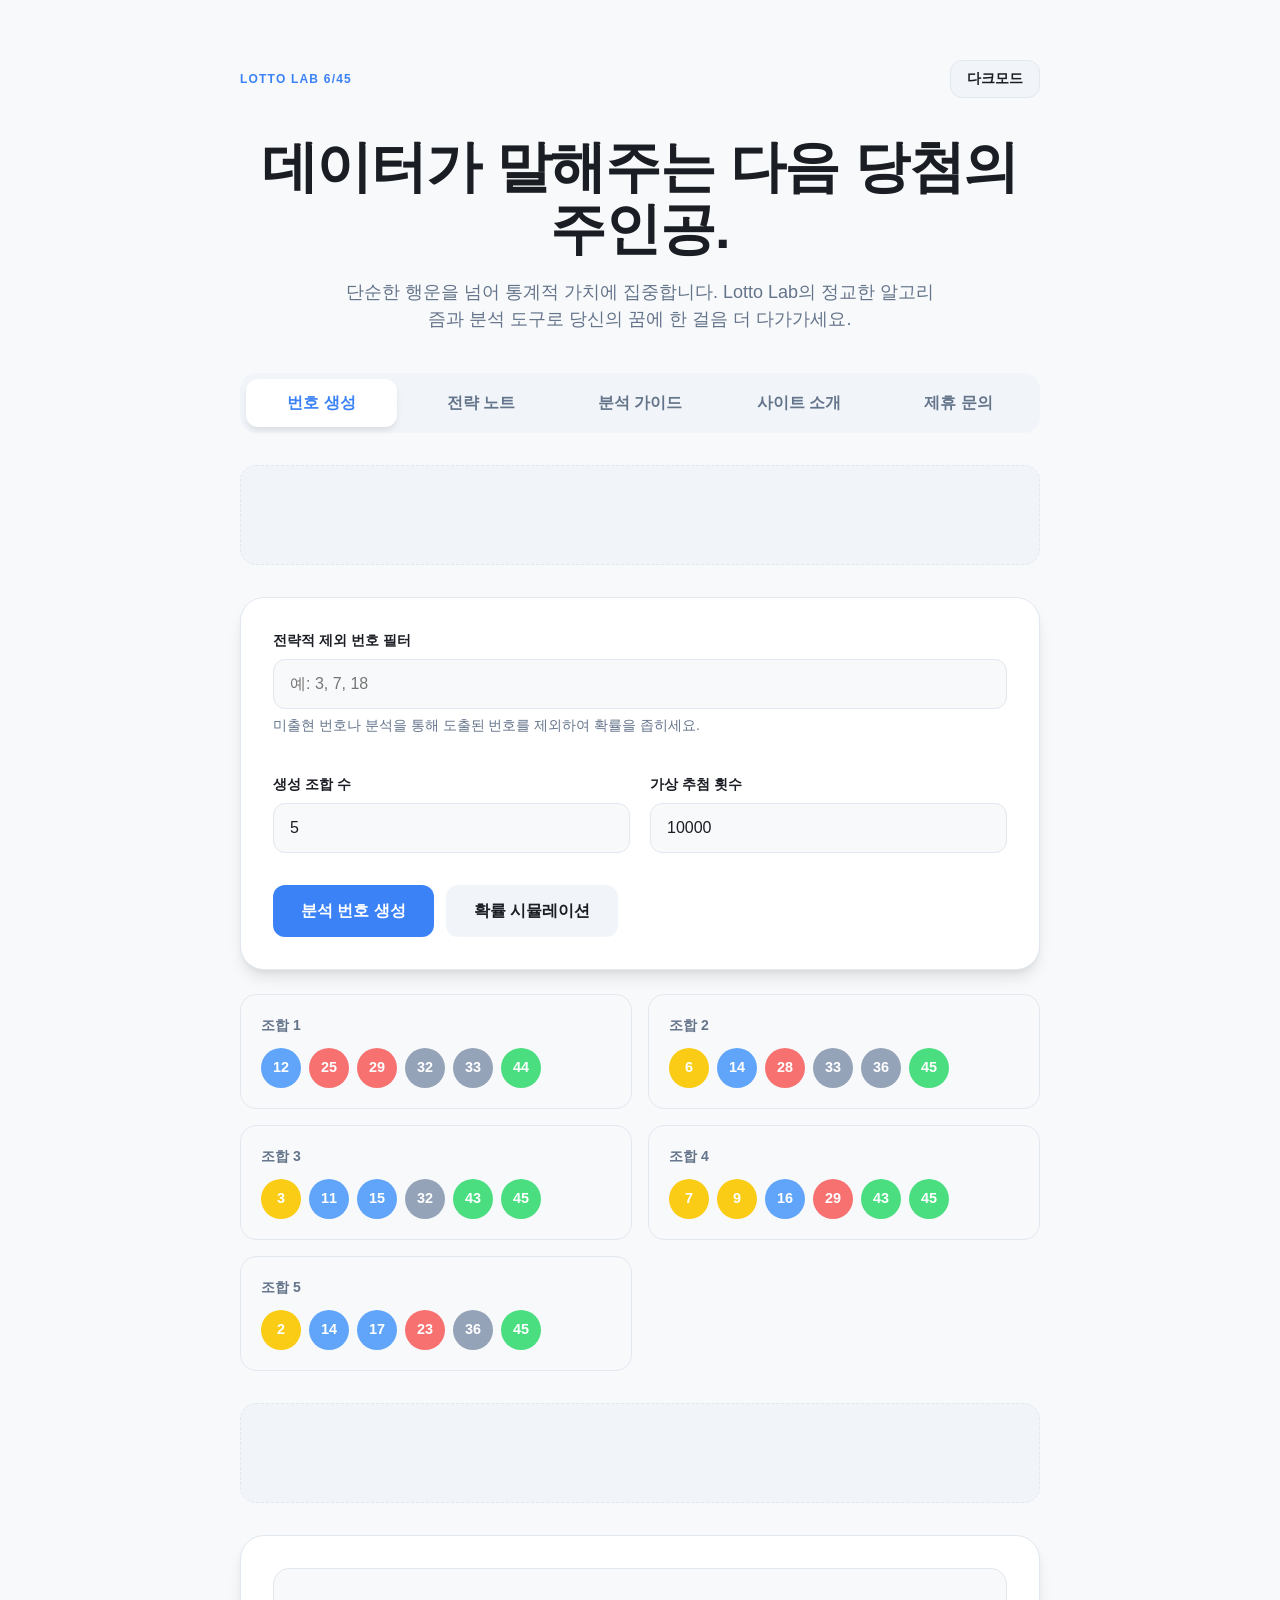
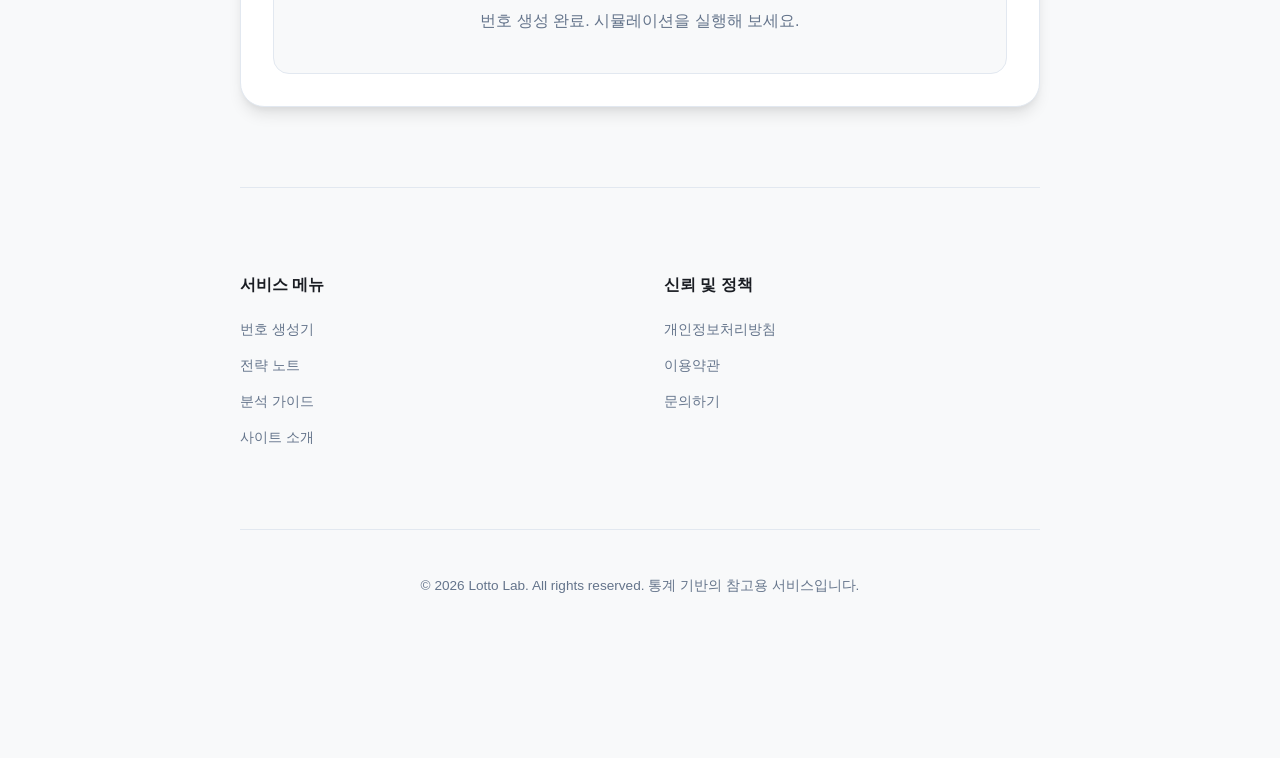
==== commit b1ba48e4: "Add responsive AdSense slots in strategic locations" ====
--- a/index.html
+++ b/index.html
@@ -48,6 +48,17 @@
       <button class="tab-button" data-tab="inquiry">제휴 문의</button>
     </nav>
 
+    <!-- Ad Slot: Top -->
+    <div class="ad-slot top-ad">
+      <ins class="adsbygoogle"
+           style="display:block"
+           data-ad-client="ca-pub-9502335106176584"
+           data-ad-slot="auto"
+           data-ad-format="auto"
+           data-full-width-responsive="true"></ins>
+      <script>(adsbygoogle = window.adsbygoogle || []).push({});</script>
+    </div>
+
     <!-- Tab Content: Generator -->
     <div id="generator" class="tab-content active">
       <section class="panel controls">
@@ -74,6 +85,17 @@
 
       <div id="tickets" class="ticket-grid"></div>
 
+      <!-- Ad Slot: Mid -->
+      <div class="ad-slot mid-ad">
+        <ins class="adsbygoogle"
+             style="display:block"
+             data-ad-client="ca-pub-9502335106176584"
+             data-ad-slot="auto"
+             data-ad-format="auto"
+             data-full-width-responsive="true"></ins>
+        <script>(adsbygoogle = window.adsbygoogle || []).push({});</script>
+      </div>
+
       <section class="panel">
         <div id="simulationResult" class="simulation-card empty">
           시뮬레이션 결과가 이곳에 표시됩니다.
@@ -96,6 +118,16 @@
           <span id="saveStatus" class="subtle" style="margin-left: 10px; display: none;">저장되었습니다!</span>
         </div>
       </section>
+      <!-- Ad Slot: Strategy -->
+      <div class="ad-slot">
+        <ins class="adsbygoogle"
+             style="display:block"
+             data-ad-client="ca-pub-9502335106176584"
+             data-ad-slot="auto"
+             data-ad-format="auto"
+             data-full-width-responsive="true"></ins>
+        <script>(adsbygoogle = window.adsbygoogle || []).push({});</script>
+      </div>
     </div>
 
     <!-- Tab Content: Deep Guide (Enhanced Quality Content) -->
@@ -106,6 +138,17 @@
         
         <h3>1. 출현 빈도 분석 (Hot & Cold Numbers)</h3>
         <p>최근 10주 또는 20주 동안 자주 출현한 '뜨거운 번호'와 오랫동안 나오지 않은 '차가운 번호'의 조화가 중요합니다. 통계적으로 당첨 번호의 약 70%는 최근 10주 이내에 출현했던 번호에서 다시 나옵니다.</p>
+
+        <!-- Ad Slot: Guide Mid -->
+        <div class="ad-slot" style="margin: 24px 0;">
+          <ins class="adsbygoogle"
+               style="display:block"
+               data-ad-client="ca-pub-9502335106176584"
+               data-ad-slot="auto"
+               data-ad-format="auto"
+               data-full-width-responsive="true"></ins>
+          <script>(adsbygoogle = window.adsbygoogle || []).push({});</script>
+        </div>
         
         <h3>2. 번호대별 균형 (Sectional Balance)</h3>
         <p>1~10, 11~20, 21~30, 31~40, 41~45의 5개 구간 중 1~2개 구간이 완전히 멸(Annulled)하는 경우는 흔하지만, 모든 구간이 멸하거나 한 구간에만 몰리는 경우는 극히 드뭅니다. Lotto Lab 생성기는 이러한 구간 멸 현상을 고려한 균형 잡힌 필터링을 지향합니다.</p>
--- a/style.css
+++ b/style.css
@@ -262,6 +262,28 @@
   color: var(--text);
 }
 
+.ad-slot {
+  margin: 32px 0;
+  padding: 12px;
+  background: var(--button-ghost);
+  border: 1px dashed var(--line);
+  border-radius: 16px;
+  min-height: 100px;
+  display: flex;
+  flex-direction: column;
+  align-items: center;
+  justify-content: center;
+  overflow: hidden;
+}
+
+.ad-hint {
+  font-size: 0.7rem;
+  font-weight: 800;
+  color: var(--muted);
+  letter-spacing: 0.1em;
+  margin-bottom: 8px;
+}
+
 @keyframes fadeIn {
   from { opacity: 0; transform: translateY(10px); }
   to { opacity: 1; transform: translateY(0); }
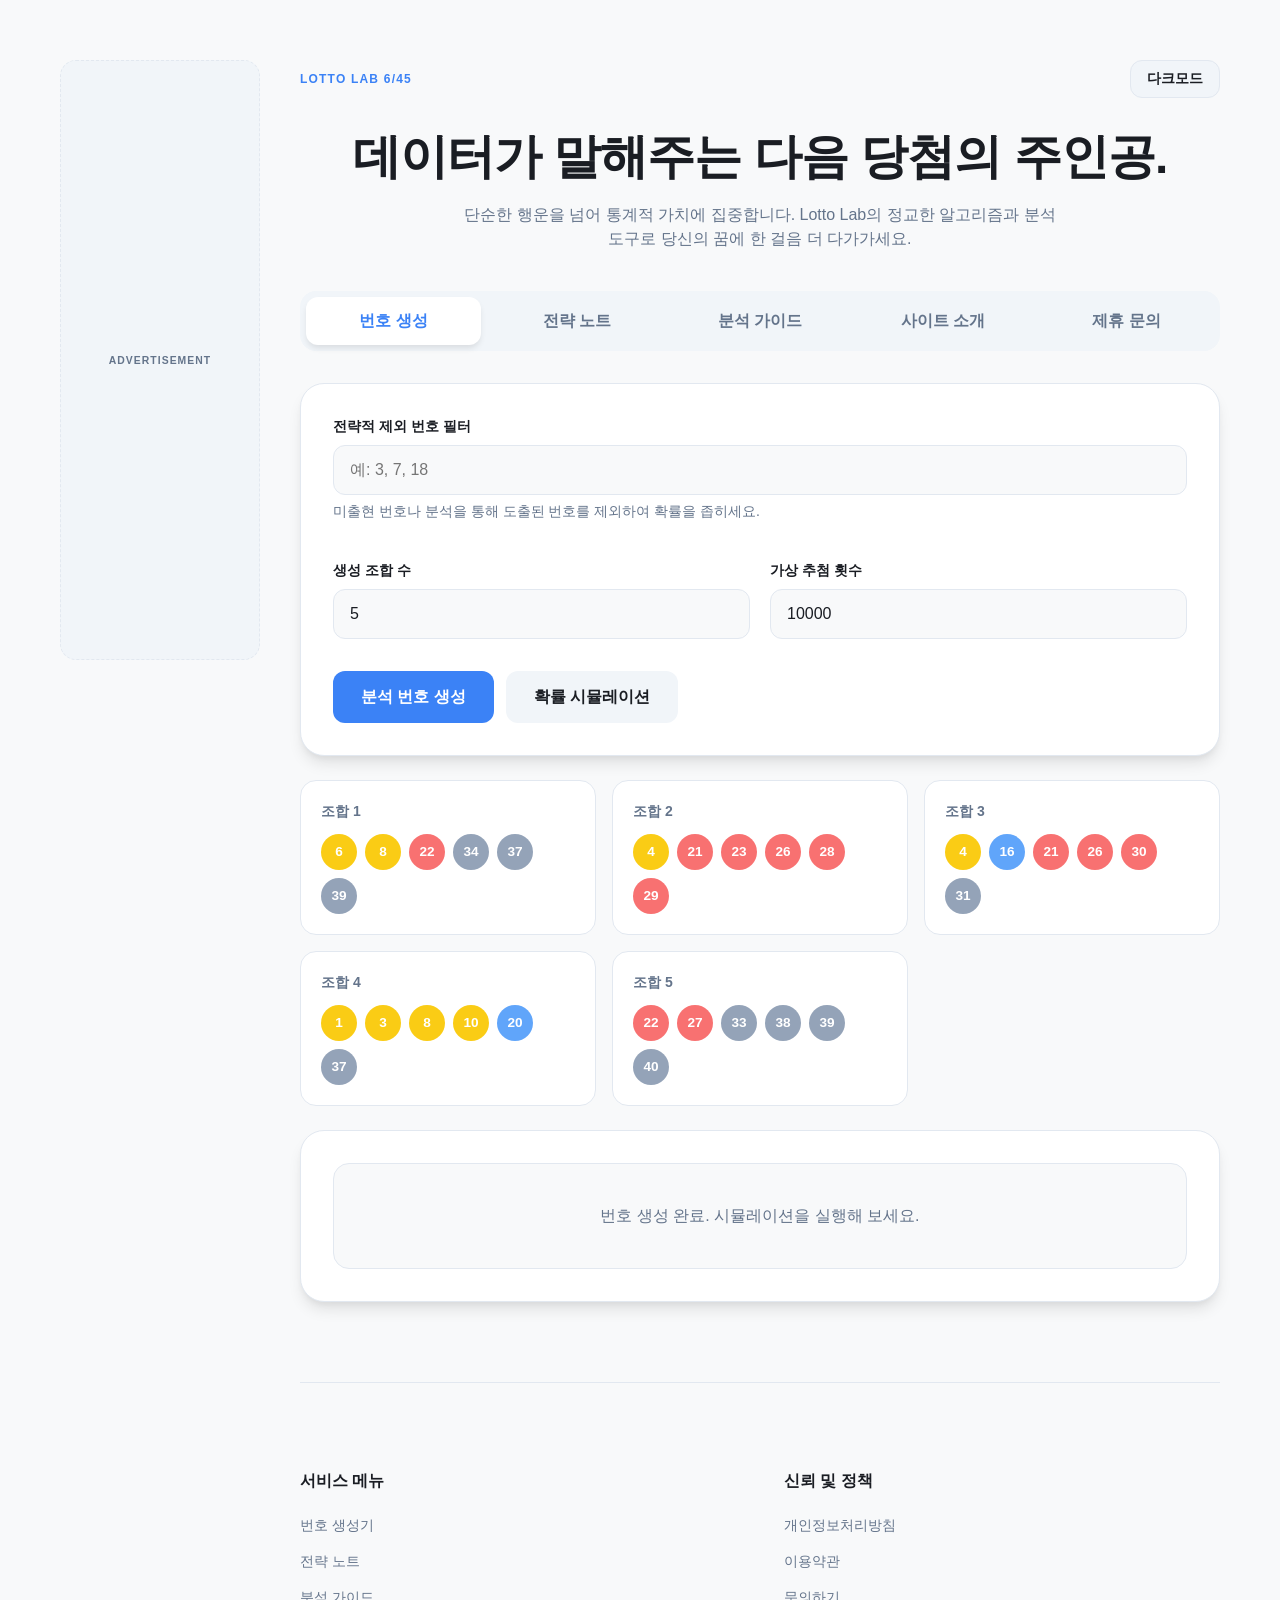
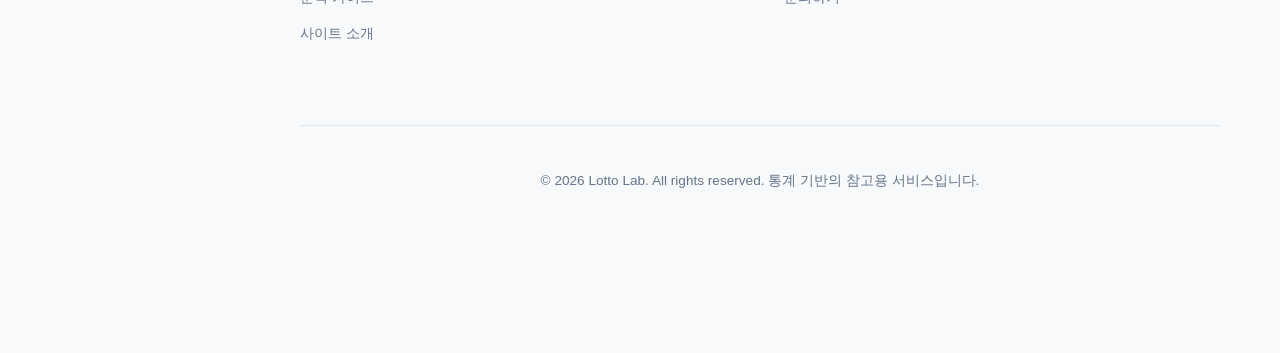
==== commit 6ffaaec6: "Update layout to include a single vertical ad on the left side" ====
--- a/index.html
+++ b/index.html
@@ -27,219 +27,191 @@
   <link rel="stylesheet" href="style.css">
 </head>
 <body>
-  <main class="app-shell">
-    <header class="hero">
-      <div class="hero-topbar">
-        <p class="eyebrow">LOTTO LAB 6/45</p>
-        <button id="themeToggle" class="theme-toggle" type="button" aria-label="테마 전환">다크모드</button>
-      </div>
-      <h1>데이터가 말해주는 다음 당첨의 주인공.</h1>
-      <p class="hero-copy">
-        단순한 행운을 넘어 통계적 가치에 집중합니다. Lotto Lab의 정교한 알고리즘과 분석 도구로 당신의 꿈에 한 걸음 더 다가가세요.
-      </p>
-    </header>
-
-    <!-- Navigation -->
-    <nav class="tab-nav">
-      <button class="tab-button active" data-tab="generator">번호 생성</button>
-      <button class="tab-button" data-tab="strategy">전략 노트</button>
-      <button class="tab-button" data-tab="guide">분석 가이드</button>
-      <button class="tab-button" data-tab="about">사이트 소개</button>
-      <button class="tab-button" data-tab="inquiry">제휴 문의</button>
-    </nav>
-
-    <!-- Ad Slot: Top -->
-    <div class="ad-slot top-ad">
-      <ins class="adsbygoogle"
-           style="display:block"
-           data-ad-client="ca-pub-9502335106176584"
-           data-ad-slot="auto"
-           data-ad-format="auto"
-           data-full-width-responsive="true"></ins>
-      <script>(adsbygoogle = window.adsbygoogle || []).push({});</script>
-    </div>
-
-    <!-- Tab Content: Generator -->
-    <div id="generator" class="tab-content active">
-      <section class="panel controls">
-        <div class="control-group">
-          <label for="excludedNumbers">전략적 제외 번호 필터</label>
-          <input id="excludedNumbers" type="text" inputmode="numeric" placeholder="예: 3, 7, 18" />
-          <p class="hint">미출현 번호나 분석을 통해 도출된 번호를 제외하여 확률을 좁히세요.</p>
-        </div>
-        <div class="control-row">
-          <div class="control-group">
-            <label for="ticketCount">생성 조합 수</label>
-            <input id="ticketCount" type="number" min="1" max="10" value="5" />
-          </div>
-          <div class="control-group">
-            <label for="simulationCount">가상 추첨 횟수</label>
-            <input id="simulationCount" type="number" min="100" step="100" value="10000" />
-          </div>
-        </div>
-        <div class="button-row">
-          <button id="generateButton" class="primary" type="button">분석 번호 생성</button>
-          <button id="simulateButton" class="secondary" type="button">확률 시뮬레이션</button>
-        </div>
-      </section>
-
-      <div id="tickets" class="ticket-grid"></div>
-
-      <!-- Ad Slot: Mid -->
-      <div class="ad-slot mid-ad">
+  <div class="layout-container">
+    <!-- Left Side Ad -->
+    <aside class="side-ad-container">
+      <div class="ad-slot vertical-ad">
+        <p class="ad-hint">ADVERTISEMENT</p>
         <ins class="adsbygoogle"
              style="display:block"
              data-ad-client="ca-pub-9502335106176584"
              data-ad-slot="auto"
-             data-ad-format="auto"
+             data-ad-format="vertical"
              data-full-width-responsive="true"></ins>
         <script>(adsbygoogle = window.adsbygoogle || []).push({});</script>
       </div>
-
-      <section class="panel">
-        <div id="simulationResult" class="simulation-card empty">
-          시뮬레이션 결과가 이곳에 표시됩니다.
+    </aside>
+
+    <main class="app-shell">
+      <header class="hero">
+        <div class="hero-topbar">
+          <p class="eyebrow">LOTTO LAB 6/45</p>
+          <button id="themeToggle" class="theme-toggle" type="button" aria-label="테마 전환">다크모드</button>
         </div>
-      </section>
-    </div>
-
-    <!-- Tab Content: Strategy Note -->
-    <div id="strategy" class="tab-content">
-      <section class="panel">
-        <div class="section-head">
-          <h2>나만의 당첨 전략 노트</h2>
-          <p class="subtle">분석 내용이나 기억하고 싶은 번호를 기록하세요. 브라우저에 안전하게 저장됩니다.</p>
+        <h1>데이터가 말해주는 다음 당첨의 주인공.</h1>
+        <p class="hero-copy">
+          단순한 행운을 넘어 통계적 가치에 집중합니다. Lotto Lab의 정교한 알고리즘과 분석 도구로 당신의 꿈에 한 걸음 더 다가가세요.
+        </p>
+      </header>
+
+      <!-- Navigation -->
+      <nav class="tab-nav">
+        <button class="tab-button active" data-tab="generator">번호 생성</button>
+        <button class="tab-button" data-tab="strategy">전략 노트</button>
+        <button class="tab-button" data-tab="guide">분석 가이드</button>
+        <button class="tab-button" data-tab="about">사이트 소개</button>
+        <button class="tab-button" data-tab="inquiry">제휴 문의</button>
+      </nav>
+
+      <!-- Tab Content: Generator -->
+      <div id="generator" class="tab-content active">
+        <section class="panel controls">
+          <div class="control-group">
+            <label for="excludedNumbers">전략적 제외 번호 필터</label>
+            <input id="excludedNumbers" type="text" inputmode="numeric" placeholder="예: 3, 7, 18" />
+            <p class="hint">미출현 번호나 분석을 통해 도출된 번호를 제외하여 확률을 좁히세요.</p>
+          </div>
+          <div class="control-row">
+            <div class="control-group">
+              <label for="ticketCount">생성 조합 수</label>
+              <input id="ticketCount" type="number" min="1" max="10" value="5" />
+            </div>
+            <div class="control-group">
+              <label for="simulationCount">가상 추첨 횟수</label>
+              <input id="simulationCount" type="number" min="100" step="100" value="10000" />
+            </div>
+          </div>
+          <div class="button-row">
+            <button id="generateButton" class="primary" type="button">분석 번호 생성</button>
+            <button id="simulateButton" class="secondary" type="button">확률 시뮬레이션</button>
+          </div>
+        </section>
+
+        <div id="tickets" class="ticket-grid"></div>
+
+        <section class="panel">
+          <div id="simulationResult" class="simulation-card empty">
+            시뮬레이션 결과가 이곳에 표시됩니다.
+          </div>
+        </section>
+      </div>
+
+      <!-- Tab Content: Strategy Note -->
+      <div id="strategy" class="tab-content">
+        <section class="panel">
+          <div class="section-head">
+            <h2>나만의 당첨 전략 노트</h2>
+            <p class="subtle">분석 내용이나 기억하고 싶은 번호를 기록하세요. 브라우저에 안전하게 저장됩니다.</p>
+          </div>
+          <div class="control-group">
+            <textarea id="strategyNote" rows="12" placeholder="전략 기록하기..."></textarea>
+          </div>
+          <div class="button-row">
+            <button id="saveNoteButton" class="primary">노트 저장하기</button>
+            <span id="saveStatus" class="subtle" style="margin-left: 10px; display: none;">저장되었습니다!</span>
+          </div>
+        </section>
+      </div>
+
+      <!-- Tab Content: Deep Guide -->
+      <div id="guide" class="tab-content">
+        <article class="panel text-content">
+          <h2>로또 6/45: 과학적 분석으로 접근하는 당첨 전략</h2>
+          <p>많은 이들이 로또를 순수한 운의 영역으로 보지만, 통계학적 관점에서는 특정 패턴의 발생 빈도를 통해 '불가능에 가까운 조합'을 걸러낼 수 있습니다.</p>
+          
+          <h3>1. 출현 빈도 분석 (Hot & Cold Numbers)</h3>
+          <p>최근 10주 또는 20주 동안 자주 출현한 '뜨거운 번호'와 오랫동안 나오지 않은 '차가운 번호'의 조화가 중요합니다. 통계적으로 당첨 번호의 약 70%는 최근 10주 이내에 출현했던 번호에서 다시 나옵니다.</p>
+          
+          <h3>2. 번호대별 균형 (Sectional Balance)</h3>
+          <p>1~10, 11~20, 21~30, 31~40, 41~45의 5개 구간 중 1~2개 구간이 완전히 멸(Annulled)하는 경우는 흔하지만, 모든 구간이 멸하거나 한 구간에만 몰리는 경우는 극히 드뭅니다. Lotto Lab 생성기는 이러한 구간 멸 현상을 고려한 균형 잡힌 필터링을 지향합니다.</p>
+          
+          <h3>3. 연번과 궁합수</h3>
+          <p>23, 24와 같은 연속 번호(연번)는 약 50%의 확률로 당첨 조합에 포함됩니다. 또한 특정 번호가 나올 때 함께 자주 출현하는 '궁합수'를 분석하는 것도 고도의 전략 중 하나입니다.</p>
+        </article>
+      </div>
+
+      <!-- Tab Content: About Us -->
+      <div id="about" class="tab-content">
+        <article class="panel text-content">
+          <h2>About Lotto Lab</h2>
+          <p>Lotto Lab은 단순한 번호 생성기를 넘어, 복권 데이터를 투명하게 시뮬레이션하고 사용자 스스로 분석 능력을 키울 수 있도록 돕는 <strong>데이터 민주화 프로젝트</strong>입니다.</p>
+          
+          <h3>우리의 가치</h3>
+          <ul>
+            <li><strong>객관성:</strong> 근거 없는 '명당' 정보가 아닌, 오직 통계 데이터에 기반한 정보만을 제공합니다.</li>
+            <li><strong>개인화:</strong> 사용자가 직접 제외 번호와 전략 노트를 관리하며 자신만의 독창적인 당첨 모델을 구축할 수 있게 합니다.</li>
+            <li><strong>책임감:</strong> 과도한 복권 몰입을 방지하기 위한 안내와 건전한 복권 문화를 지향합니다.</li>
+          </ul>
+        </article>
+      </div>
+
+      <!-- Tab Content: Inquiry -->
+      <div id="inquiry" class="tab-content">
+        <section class="panel">
+          <div class="section-head">
+            <h2>커뮤니티 및 문의</h2>
+            <p class="subtle">자유로운 소통과 제휴 문의를 환영합니다.</p>
+          </div>
+          <div id="disqus_thread" style="margin-bottom: 30px;"></div>
+          <script>
+              var disqus_config = function () {
+                  this.page.url = window.location.href;
+                  this.page.identifier = window.location.pathname;
+              };
+              (function() {
+              var d = document, s = d.createElement('script');
+              s.src = 'https://yeon-2.disqus.com/embed.js';
+              s.setAttribute('data-timestamp', +new Date());
+              (d.head || d.body).appendChild(s);
+              })();
+          </script>
+
+          <hr style="border: 0; border-top: 1px solid var(--line); margin: 40px 0;">
+
+          <h3>1:1 제휴 문의</h3>
+          <form action="https://formspree.io/f/meeplbor" method="POST" class="contact-form">
+            <div class="control-group">
+              <label for="email">이메일 주소</label>
+              <input type="email" name="email" id="email" placeholder="example@email.com" required>
+            </div>
+            <div class="control-group">
+              <label for="message">문의 상세 내용</label>
+              <textarea name="message" id="message" rows="5" placeholder="협업 제안 등을 입력해주세요." required></textarea>
+            </div>
+            <div class="button-row">
+              <button type="submit" class="primary">문의 보내기</button>
+            </div>
+          </form>
+        </section>
+      </div>
+
+      <!-- Footer -->
+      <footer class="app-footer">
+        <div class="footer-grid">
+          <div class="footer-section">
+            <h4>서비스 메뉴</h4>
+            <ul>
+              <li><a href="#" class="footer-link" data-tab="generator">번호 생성기</a></li>
+              <li><a href="#" class="footer-link" data-tab="strategy">전략 노트</a></li>
+              <li><a href="#" class="footer-link" data-tab="guide">분석 가이드</a></li>
+              <li><a href="#" class="footer-link" data-tab="about">사이트 소개</a></li>
+            </ul>
+          </div>
+          <div class="footer-section">
+            <h4>신뢰 및 정책</h4>
+            <ul>
+              <li><a href="#" id="openPrivacy">개인정보처리방침</a></li>
+              <li><a href="#" id="openTerms">이용약관</a></li>
+              <li><a href="#" class="footer-link" data-tab="inquiry">문의하기</a></li>
+            </ul>
+          </div>
         </div>
-        <div class="control-group">
-          <textarea id="strategyNote" rows="12" placeholder="전략 기록하기..."></textarea>
+        <div class="footer-bottom">
+          <p>&copy; 2026 Lotto Lab. All rights reserved. 통계 기반의 참고용 서비스입니다.</p>
         </div>
-        <div class="button-row">
-          <button id="saveNoteButton" class="primary">노트 저장하기</button>
-          <span id="saveStatus" class="subtle" style="margin-left: 10px; display: none;">저장되었습니다!</span>
-        </div>
-      </section>
-      <!-- Ad Slot: Strategy -->
-      <div class="ad-slot">
-        <ins class="adsbygoogle"
-             style="display:block"
-             data-ad-client="ca-pub-9502335106176584"
-             data-ad-slot="auto"
-             data-ad-format="auto"
-             data-full-width-responsive="true"></ins>
-        <script>(adsbygoogle = window.adsbygoogle || []).push({});</script>
-      </div>
-    </div>
-
-    <!-- Tab Content: Deep Guide (Enhanced Quality Content) -->
-    <div id="guide" class="tab-content">
-      <article class="panel text-content">
-        <h2>로또 6/45: 과학적 분석으로 접근하는 당첨 전략</h2>
-        <p>많은 이들이 로또를 순수한 운의 영역으로 보지만, 통계학적 관점에서는 특정 패턴의 발생 빈도를 통해 '불가능에 가까운 조합'을 걸러낼 수 있습니다.</p>
-        
-        <h3>1. 출현 빈도 분석 (Hot & Cold Numbers)</h3>
-        <p>최근 10주 또는 20주 동안 자주 출현한 '뜨거운 번호'와 오랫동안 나오지 않은 '차가운 번호'의 조화가 중요합니다. 통계적으로 당첨 번호의 약 70%는 최근 10주 이내에 출현했던 번호에서 다시 나옵니다.</p>
-
-        <!-- Ad Slot: Guide Mid -->
-        <div class="ad-slot" style="margin: 24px 0;">
-          <ins class="adsbygoogle"
-               style="display:block"
-               data-ad-client="ca-pub-9502335106176584"
-               data-ad-slot="auto"
-               data-ad-format="auto"
-               data-full-width-responsive="true"></ins>
-          <script>(adsbygoogle = window.adsbygoogle || []).push({});</script>
-        </div>
-        
-        <h3>2. 번호대별 균형 (Sectional Balance)</h3>
-        <p>1~10, 11~20, 21~30, 31~40, 41~45의 5개 구간 중 1~2개 구간이 완전히 멸(Annulled)하는 경우는 흔하지만, 모든 구간이 멸하거나 한 구간에만 몰리는 경우는 극히 드뭅니다. Lotto Lab 생성기는 이러한 구간 멸 현상을 고려한 균형 잡힌 필터링을 지향합니다.</p>
-        
-        <h3>3. 연번과 궁합수</h3>
-        <p>23, 24와 같은 연속 번호(연번)는 약 50%의 확률로 당첨 조합에 포함됩니다. 또한 특정 번호가 나올 때 함께 자주 출현하는 '궁합수'를 분석하는 것도 고도의 전략 중 하나입니다.</p>
-      </article>
-    </div>
-
-    <!-- Tab Content: About Us (Differentiated Value & Trust) -->
-    <div id="about" class="tab-content">
-      <article class="panel text-content">
-        <h2>About Lotto Lab</h2>
-        <p>Lotto Lab은 단순한 번호 생성기를 넘어, 복권 데이터를 투명하게 시뮬레이션하고 사용자 스스로 분석 능력을 키울 수 있도록 돕는 <strong>데이터 민주화 프로젝트</strong>입니다.</p>
-        
-        <h3>우리의 가치</h3>
-        <ul>
-          <li><strong>객관성:</strong> 근거 없는 '명당' 정보가 아닌, 오직 통계 데이터에 기반한 정보만을 제공합니다.</li>
-          <li><strong>개인화:</strong> 사용자가 직접 제외 번호와 전략 노트를 관리하며 자신만의 독창적인 당첨 모델을 구축할 수 있게 합니다.</li>
-          <li><strong>책임감:</strong> 과도한 복권 몰입을 방지하기 위한 안내와 건전한 복권 문화를 지향합니다.</li>
-        </ul>
-        <p>Lotto Lab의 모든 도구는 사용자 커뮤니티의 피드백을 통해 지속적으로 진화하고 있습니다.</p>
-      </article>
-    </div>
-
-    <!-- Tab Content: Inquiry -->
-    <div id="inquiry" class="tab-content">
-      <section class="panel">
-        <div class="section-head">
-          <h2>커뮤니티 및 문의</h2>
-          <p class="subtle">자유로운 소통과 제휴 문의를 환영합니다.</p>
-        </div>
-        <div id="disqus_thread" style="margin-bottom: 30px;"></div>
-        <script>
-            var disqus_config = function () {
-                this.page.url = window.location.href;
-                this.page.identifier = window.location.pathname;
-            };
-            (function() {
-            var d = document, s = d.createElement('script');
-            s.src = 'https://yeon-2.disqus.com/embed.js';
-            s.setAttribute('data-timestamp', +new Date());
-            (d.head || d.body).appendChild(s);
-            })();
-        </script>
-
-        <hr style="border: 0; border-top: 1px solid var(--line); margin: 40px 0;">
-
-        <h3>1:1 제휴 문의</h3>
-        <form action="https://formspree.io/f/meeplbor" method="POST" class="contact-form">
-          <div class="control-group">
-            <label for="email">이메일 주소</label>
-            <input type="email" name="email" id="email" placeholder="example@email.com" required>
-          </div>
-          <div class="control-group">
-            <label for="message">문의 상세 내용</label>
-            <textarea name="message" id="message" rows="5" placeholder="협업 제안 등을 입력해주세요." required></textarea>
-          </div>
-          <div class="button-row">
-            <button type="submit" class="primary">문의 보내기</button>
-          </div>
-        </form>
-      </section>
-    </div>
-
-    <!-- Footer -->
-    <footer class="app-footer">
-      <div class="footer-grid">
-        <div class="footer-section">
-          <h4>서비스 메뉴</h4>
-          <ul>
-            <li><a href="#" class="footer-link" data-tab="generator">번호 생성기</a></li>
-            <li><a href="#" class="footer-link" data-tab="strategy">전략 노트</a></li>
-            <li><a href="#" class="footer-link" data-tab="guide">분석 가이드</a></li>
-            <li><a href="#" class="footer-link" data-tab="about">사이트 소개</a></li>
-          </ul>
-        </div>
-        <div class="footer-section">
-          <h4>신뢰 및 정책</h4>
-          <ul>
-            <li><a href="#" id="openPrivacy">개인정보처리방침</a></li>
-            <li><a href="#" id="openTerms">이용약관</a></li>
-            <li><a href="#" class="footer-link" data-tab="inquiry">문의하기</a></li>
-          </ul>
-        </div>
-      </div>
-      <div class="footer-bottom">
-        <p>&copy; 2026 Lotto Lab. All rights reserved. 통계 기반의 참고용 서비스입니다.</p>
-      </div>
-    </footer>
-  </main>
+      </footer>
+    </main>
+  </div>
 
   <!-- Modal for Policies -->
   <div id="policyModal" class="modal">
--- a/style.css
+++ b/style.css
@@ -38,10 +38,26 @@
   line-height: 1.5;
 }
 
+/* Layout Container */
+.layout-container {
+  display: grid;
+  grid-template-columns: 200px 1fr;
+  max-width: 1200px;
+  margin: 0 auto;
+  gap: 40px;
+  padding: 0 20px;
+}
+
+.side-ad-container {
+  padding-top: 60px;
+  position: sticky;
+  top: 0;
+  height: 100vh;
+}
+
 .app-shell {
-  width: min(800px, calc(100% - 40px));
-  margin: 0 auto;
   padding: 60px 0 100px;
+  min-width: 0; /* Prevents grid blowout */
 }
 
 .hero {
@@ -74,7 +90,7 @@
 }
 
 h1 {
-  font-size: clamp(2rem, 5vw, 3.5rem);
+  font-size: clamp(1.8rem, 4vw, 3rem);
   font-weight: 800;
   letter-spacing: -0.02em;
   line-height: 1.1;
@@ -82,7 +98,7 @@
 }
 
 .hero-copy {
-  font-size: 1.125rem;
+  font-size: 1rem;
   color: var(--muted);
   max-width: 600px;
   margin: 0 auto;
@@ -96,10 +112,12 @@
   padding: 6px;
   background: var(--button-ghost);
   border-radius: 16px;
+  flex-wrap: wrap;
 }
 
 .tab-button {
   flex: 1;
+  min-width: 100px;
   padding: 12px;
   border: none;
   border-radius: 12px;
@@ -125,9 +143,199 @@
   animation: fadeIn 0.4s ease;
 }
 
-#disqus_thread {
-  min-height: 400px;
-  color: var(--text);
+/* Panels */
+.panel {
+  margin-bottom: 24px;
+  padding: 32px;
+  border-radius: 24px;
+  background: var(--panel);
+  border: 1px solid var(--line);
+  box-shadow: var(--shadow);
+}
+
+.section-head {
+  margin-bottom: 24px;
+}
+
+h2 {
+  font-size: 1.5rem;
+  font-weight: 700;
+  margin-bottom: 8px;
+}
+
+.controls {
+  display: grid;
+  gap: 24px;
+}
+
+.control-row {
+  display: flex;
+  gap: 20px;
+  flex-wrap: wrap;
+}
+
+.control-group {
+  flex: 1;
+  min-width: 200px;
+}
+
+label {
+  display: block;
+  margin-bottom: 8px;
+  font-size: 0.875rem;
+  font-weight: 600;
+}
+
+input, textarea {
+  width: 100%;
+  padding: 12px 16px;
+  border: 1px solid var(--line);
+  border-radius: 12px;
+  font: inherit;
+  color: inherit;
+  background: var(--bg);
+  transition: border-color 0.2s ease;
+}
+
+input:focus, textarea:focus {
+  outline: none;
+  border-color: var(--accent);
+}
+
+.button-row {
+  display: flex;
+  gap: 12px;
+  margin-top: 8px;
+  flex-wrap: wrap;
+}
+
+button {
+  padding: 14px 28px;
+  border-radius: 12px;
+  font: inherit;
+  font-weight: 600;
+  cursor: pointer;
+  border: none;
+  transition: all 0.2s ease;
+}
+
+.primary {
+  background: var(--accent);
+  color: white;
+}
+
+.primary:hover {
+  background: var(--accent-strong);
+  transform: translateY(-1px);
+}
+
+.secondary {
+  background: var(--button-ghost);
+  color: var(--text);
+}
+
+.hint, .subtle {
+  font-size: 0.875rem;
+  color: var(--muted);
+  margin-top: 6px;
+}
+
+/* Tickets */
+.ticket-grid {
+  display: grid;
+  grid-template-columns: repeat(auto-fit, minmax(280px, 1fr));
+  gap: 16px;
+  margin-bottom: 24px;
+}
+
+.ticket-card {
+  padding: 20px;
+  border: 1px solid var(--line);
+  border-radius: 16px;
+  background: var(--panel);
+}
+
+.ticket-title {
+  font-weight: 700;
+  margin-bottom: 12px;
+  font-size: 0.875rem;
+  color: var(--muted);
+}
+
+.ball-row {
+  display: flex;
+  gap: 8px;
+  flex-wrap: wrap;
+}
+
+.ball {
+  width: 36px;
+  height: 36px;
+  display: flex;
+  align-items: center;
+  justify-content: center;
+  border-radius: 50%;
+  color: white;
+  font-weight: 700;
+  font-size: 0.85rem;
+}
+
+.band-0 { background: #facc15; }
+.band-1 { background: #60a5fa; }
+.band-2 { background: #f87171; }
+.band-3 { background: #94a3b8; }
+.band-4 { background: #4ade80; }
+
+/* Simulation */
+.simulation-card {
+  padding: 24px;
+  border-radius: 16px;
+  background: var(--bg);
+  border: 1px solid var(--line);
+}
+
+.result-head {
+  font-size: 1.25rem;
+  font-weight: 800;
+  color: var(--accent);
+  margin-bottom: 16px;
+}
+
+.empty {
+  text-align: center;
+  color: var(--muted);
+  padding: 40px;
+}
+
+.error {
+  background: #fef2f2;
+  border-color: #fee2e2;
+  color: #991b1b;
+}
+
+/* Ad Slot */
+.ad-slot {
+  background: var(--button-ghost);
+  border: 1px dashed var(--line);
+  border-radius: 16px;
+  display: flex;
+  flex-direction: column;
+  align-items: center;
+  justify-content: center;
+  overflow: hidden;
+}
+
+.vertical-ad {
+  width: 100%;
+  height: 600px;
+}
+
+.ad-hint {
+  font-size: 0.65rem;
+  font-weight: 800;
+  color: var(--muted);
+  letter-spacing: 0.1em;
+  margin-bottom: 8px;
 }
 
 /* Text Content Styles */
@@ -262,216 +470,37 @@
   color: var(--text);
 }
 
-.ad-slot {
-  margin: 32px 0;
-  padding: 12px;
-  background: var(--button-ghost);
-  border: 1px dashed var(--line);
-  border-radius: 16px;
-  min-height: 100px;
-  display: flex;
-  flex-direction: column;
-  align-items: center;
-  justify-content: center;
-  overflow: hidden;
-}
-
-.ad-hint {
-  font-size: 0.7rem;
-  font-weight: 800;
-  color: var(--muted);
-  letter-spacing: 0.1em;
-  margin-bottom: 8px;
-}
-
 @keyframes fadeIn {
   from { opacity: 0; transform: translateY(10px); }
   to { opacity: 1; transform: translateY(0); }
 }
 
-/* Panels */
-.panel {
-  margin-bottom: 24px;
-  padding: 32px;
-  border-radius: 24px;
-  background: var(--panel);
-  border: 1px solid var(--line);
-  box-shadow: var(--shadow);
-}
-
-.section-head {
-  margin-bottom: 24px;
-}
-
-h2 {
-  font-size: 1.5rem;
-  font-weight: 700;
-  margin-bottom: 8px;
-}
-
-.controls {
-  display: grid;
-  gap: 24px;
-}
-
-.control-row {
-  display: flex;
-  gap: 20px;
-  flex-wrap: wrap;
-}
-
-.control-group {
-  flex: 1;
-  min-width: 200px;
-}
-
-label {
-  display: block;
-  margin-bottom: 8px;
-  font-size: 0.875rem;
-  font-weight: 600;
-}
-
-input, textarea {
-  width: 100%;
-  padding: 12px 16px;
-  border: 1px solid var(--line);
-  border-radius: 12px;
-  font: inherit;
-  color: inherit;
-  background: var(--bg);
-  transition: border-color 0.2s ease;
-}
-
-input:focus, textarea:focus {
-  outline: none;
-  border-color: var(--accent);
-}
-
-.button-row {
-  display: flex;
-  gap: 12px;
-  margin-top: 8px;
-}
-
-button {
-  padding: 14px 28px;
-  border-radius: 12px;
-  font: inherit;
-  font-weight: 600;
-  cursor: pointer;
-  border: none;
-  transition: all 0.2s ease;
-}
-
-.primary {
-  background: var(--accent);
-  color: white;
-}
-
-.primary:hover {
-  background: var(--accent-strong);
-  transform: translateY(-1px);
-}
-
-.secondary {
-  background: var(--button-ghost);
-  color: var(--text);
-}
-
-.hint, .subtle {
-  font-size: 0.875rem;
-  color: var(--muted);
-  margin-top: 6px;
-}
-
-/* Tickets */
-.ticket-grid {
-  display: grid;
-  grid-template-columns: repeat(auto-fit, minmax(300px, 1fr));
-  gap: 16px;
-}
-
-.ticket-card {
-  padding: 20px;
-  border: 1px solid var(--line);
-  border-radius: 16px;
-  background: var(--bg);
-}
-
-.ticket-title {
-  font-weight: 700;
-  margin-bottom: 12px;
-  font-size: 0.875rem;
-  color: var(--muted);
-}
-
-.ball-row {
-  display: flex;
-  gap: 8px;
-  flex-wrap: wrap;
-}
-
-.ball {
-  width: 40px;
-  height: 40px;
-  display: flex;
-  align-items: center;
-  justify-content: center;
-  border-radius: 50%;
-  color: white;
-  font-weight: 700;
-  font-size: 0.9rem;
-}
-
-.band-0 { background: #facc15; }
-.band-1 { background: #60a5fa; }
-.band-2 { background: #f87171; }
-.band-3 { background: #94a3b8; }
-.band-4 { background: #4ade80; }
-
-/* Simulation */
-.simulation-card {
-  padding: 24px;
-  border-radius: 16px;
-  background: var(--bg);
-  border: 1px solid var(--line);
-}
-
-.result-head {
-  font-size: 1.25rem;
-  font-weight: 800;
-  color: var(--accent);
-  margin-bottom: 16px;
-}
-
-.simulation-card p {
-  margin-bottom: 8px;
-}
-
-.empty {
-  text-align: center;
-  color: var(--muted);
-  padding: 40px;
-}
-
-.error {
-  background: #fef2f2;
-  border-color: #fee2e2;
-  color: #991b1b;
-}
-
-[data-theme='dark'] .error {
-  background: #450a0a;
-  border-color: #7f1d1d;
-  color: #fecaca;
+@media (max-width: 1000px) {
+  .layout-container {
+    grid-template-columns: 1fr;
+    gap: 0;
+  }
+  
+  .side-ad-container {
+    height: auto;
+    position: static;
+    padding-top: 20px;
+    order: 2; /* Move ad to bottom on mobile */
+  }
+
+  .vertical-ad {
+    height: 250px;
+  }
+
+  .app-shell {
+    padding-top: 40px;
+    order: 1;
+  }
 }
 
 @media (max-width: 600px) {
-  .app-shell { padding-top: 40px; }
   .panel { padding: 20px; }
   .control-row { flex-direction: column; }
-  .button-row { flex-direction: column; }
   .tab-nav { padding: 4px; }
   .tab-button { padding: 10px 4px; font-size: 0.85rem; }
 }
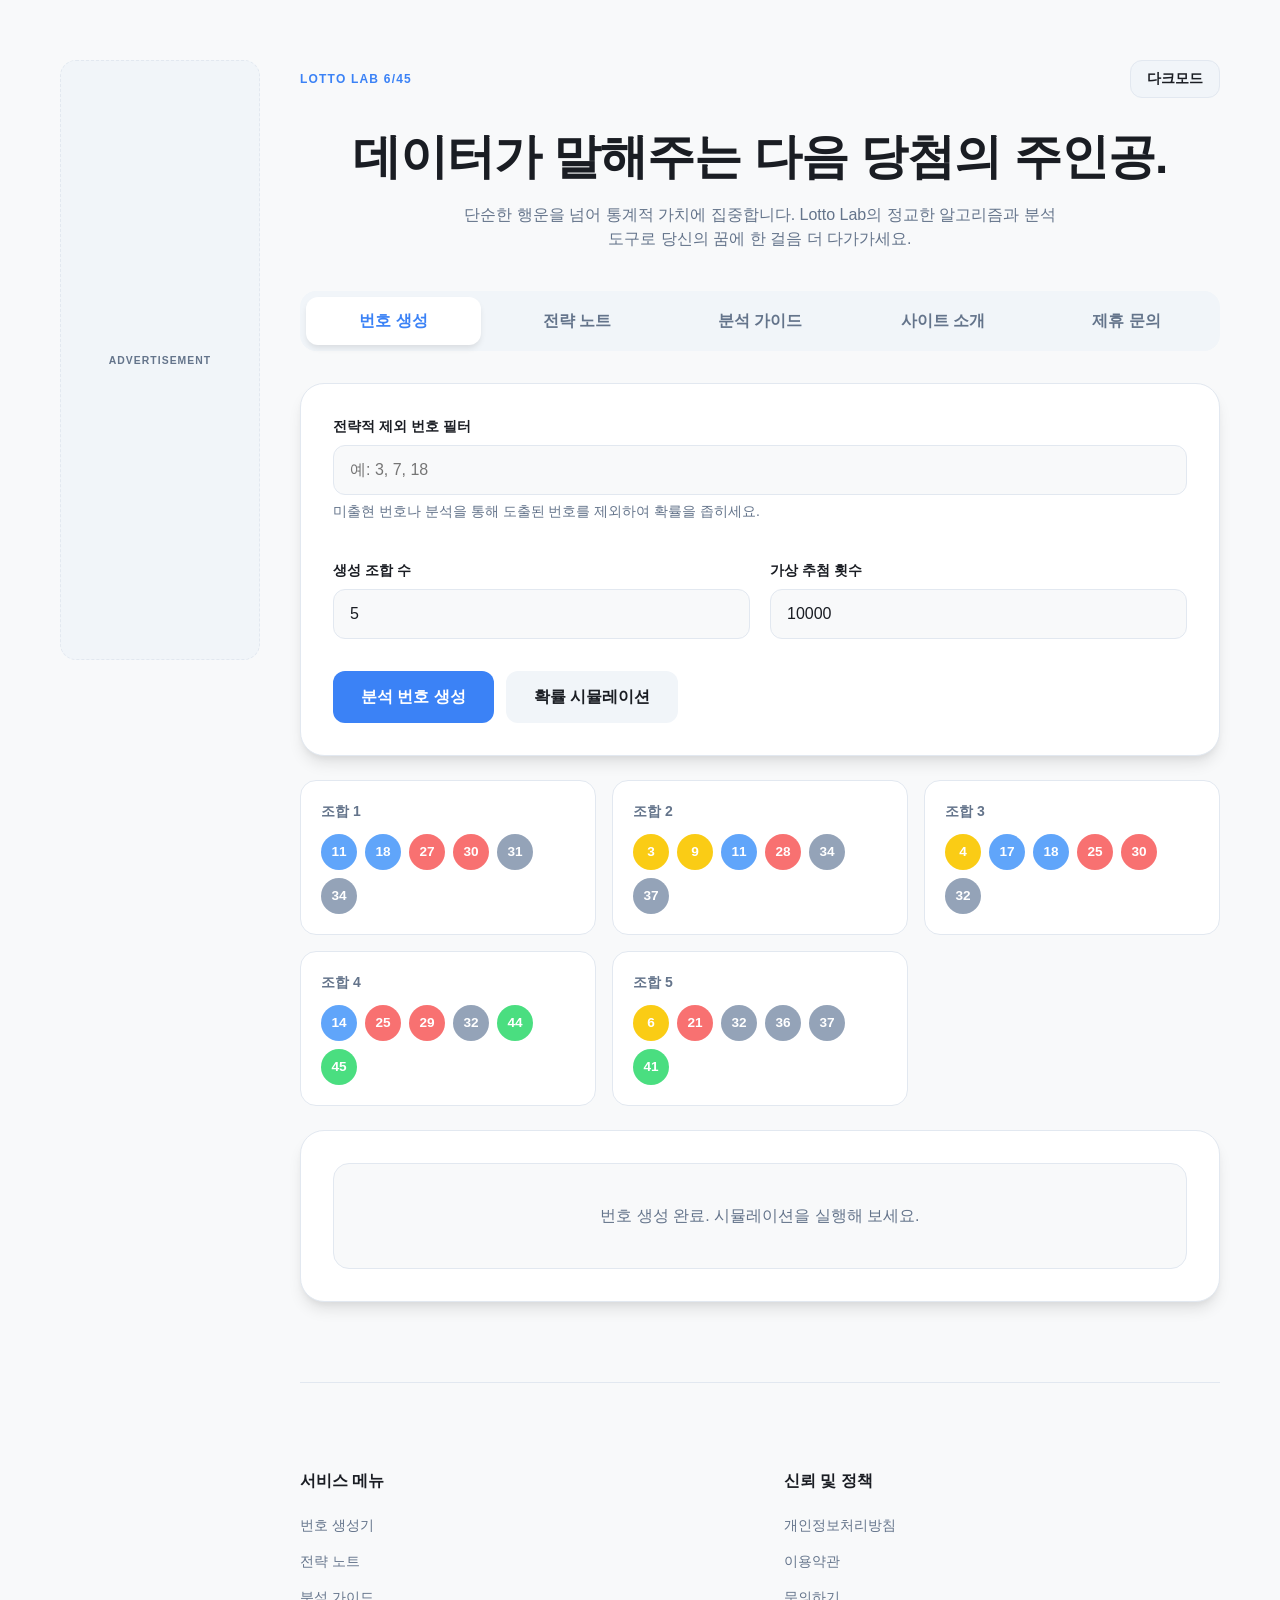
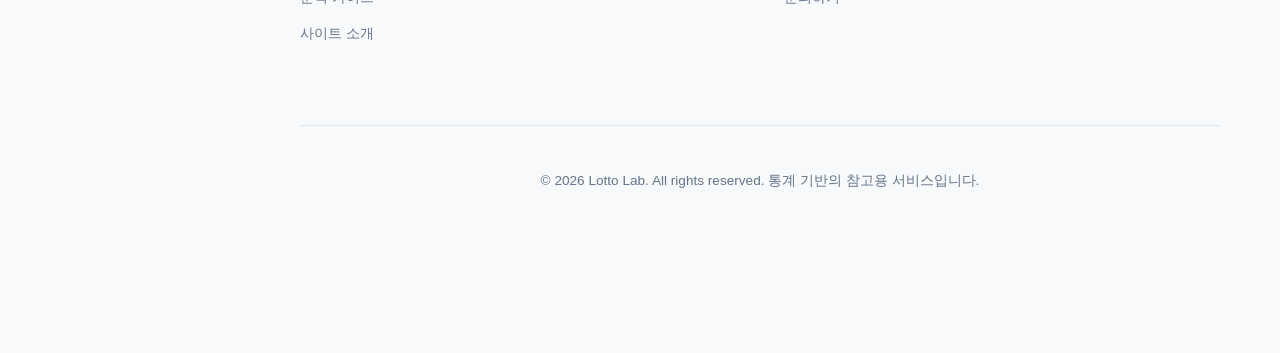
==== commit db0af661: "Fix Disqus loading and contact form submission" ====
--- a/index.html
+++ b/index.html
@@ -152,34 +152,24 @@
             <h2>커뮤니티 및 문의</h2>
             <p class="subtle">자유로운 소통과 제휴 문의를 환영합니다.</p>
           </div>
-          <div id="disqus_thread" style="margin-bottom: 30px;"></div>
-          <script>
-              var disqus_config = function () {
-                  this.page.url = window.location.href;
-                  this.page.identifier = window.location.pathname;
-              };
-              (function() {
-              var d = document, s = d.createElement('script');
-              s.src = 'https://yeon-2.disqus.com/embed.js';
-              s.setAttribute('data-timestamp', +new Date());
-              (d.head || d.body).appendChild(s);
-              })();
-          </script>
+          <div id="disqus_thread" data-disqus-shortname="yeon-2" style="margin-bottom: 30px;"></div>
 
           <hr style="border: 0; border-top: 1px solid var(--line); margin: 40px 0;">
 
           <h3>1:1 제휴 문의</h3>
-          <form action="https://formspree.io/f/meeplbor" method="POST" class="contact-form">
+          <form action="https://formspree.io/f/meeplbor" method="POST" class="contact-form" id="contactForm">
+            <input type="hidden" name="_subject" value="Lotto Lab 제휴 문의">
             <div class="control-group">
               <label for="email">이메일 주소</label>
-              <input type="email" name="email" id="email" placeholder="example@email.com" required>
+              <input type="email" name="email" id="email" autocomplete="email" placeholder="example@email.com" required>
             </div>
             <div class="control-group">
               <label for="message">문의 상세 내용</label>
               <textarea name="message" id="message" rows="5" placeholder="협업 제안 등을 입력해주세요." required></textarea>
             </div>
             <div class="button-row">
-              <button type="submit" class="primary">문의 보내기</button>
+              <button type="submit" class="primary" id="contactSubmitButton">문의 보내기</button>
+              <span id="contactStatus" class="subtle" aria-live="polite"></span>
             </div>
           </form>
         </section>
